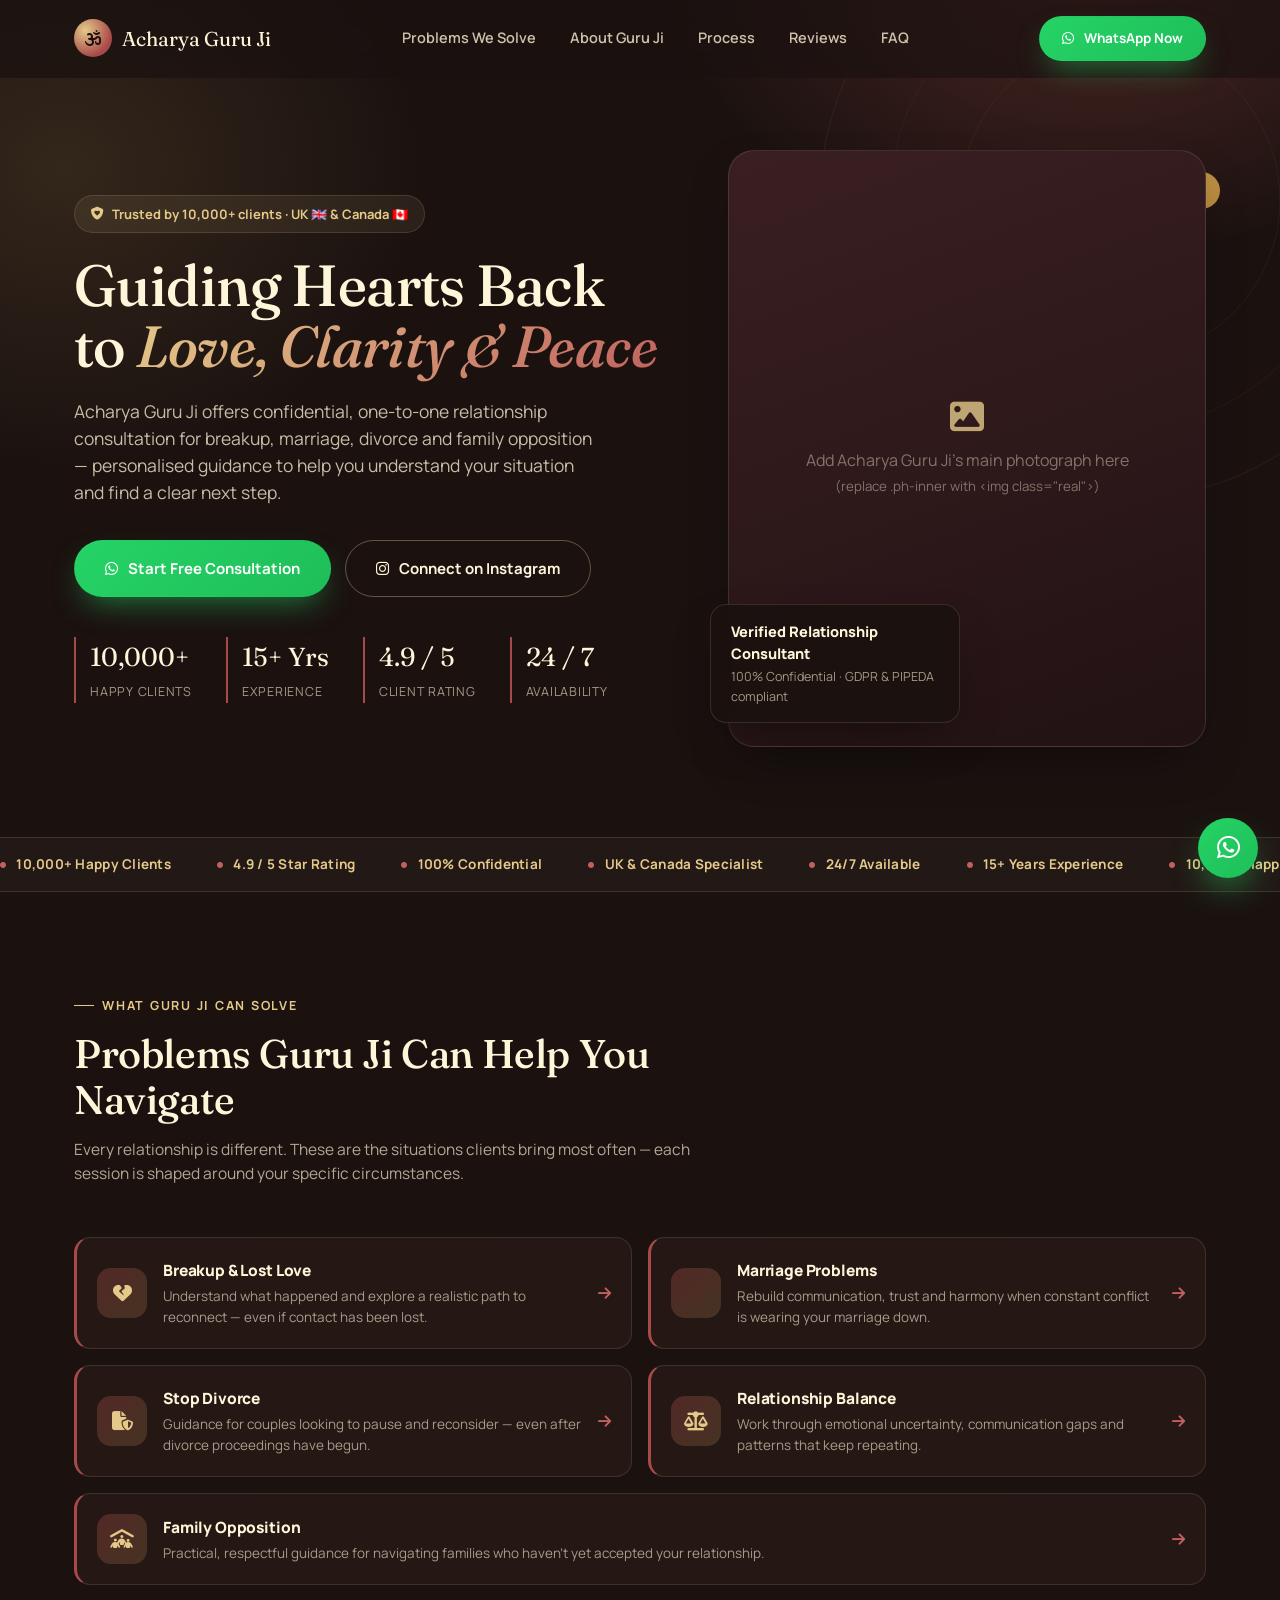
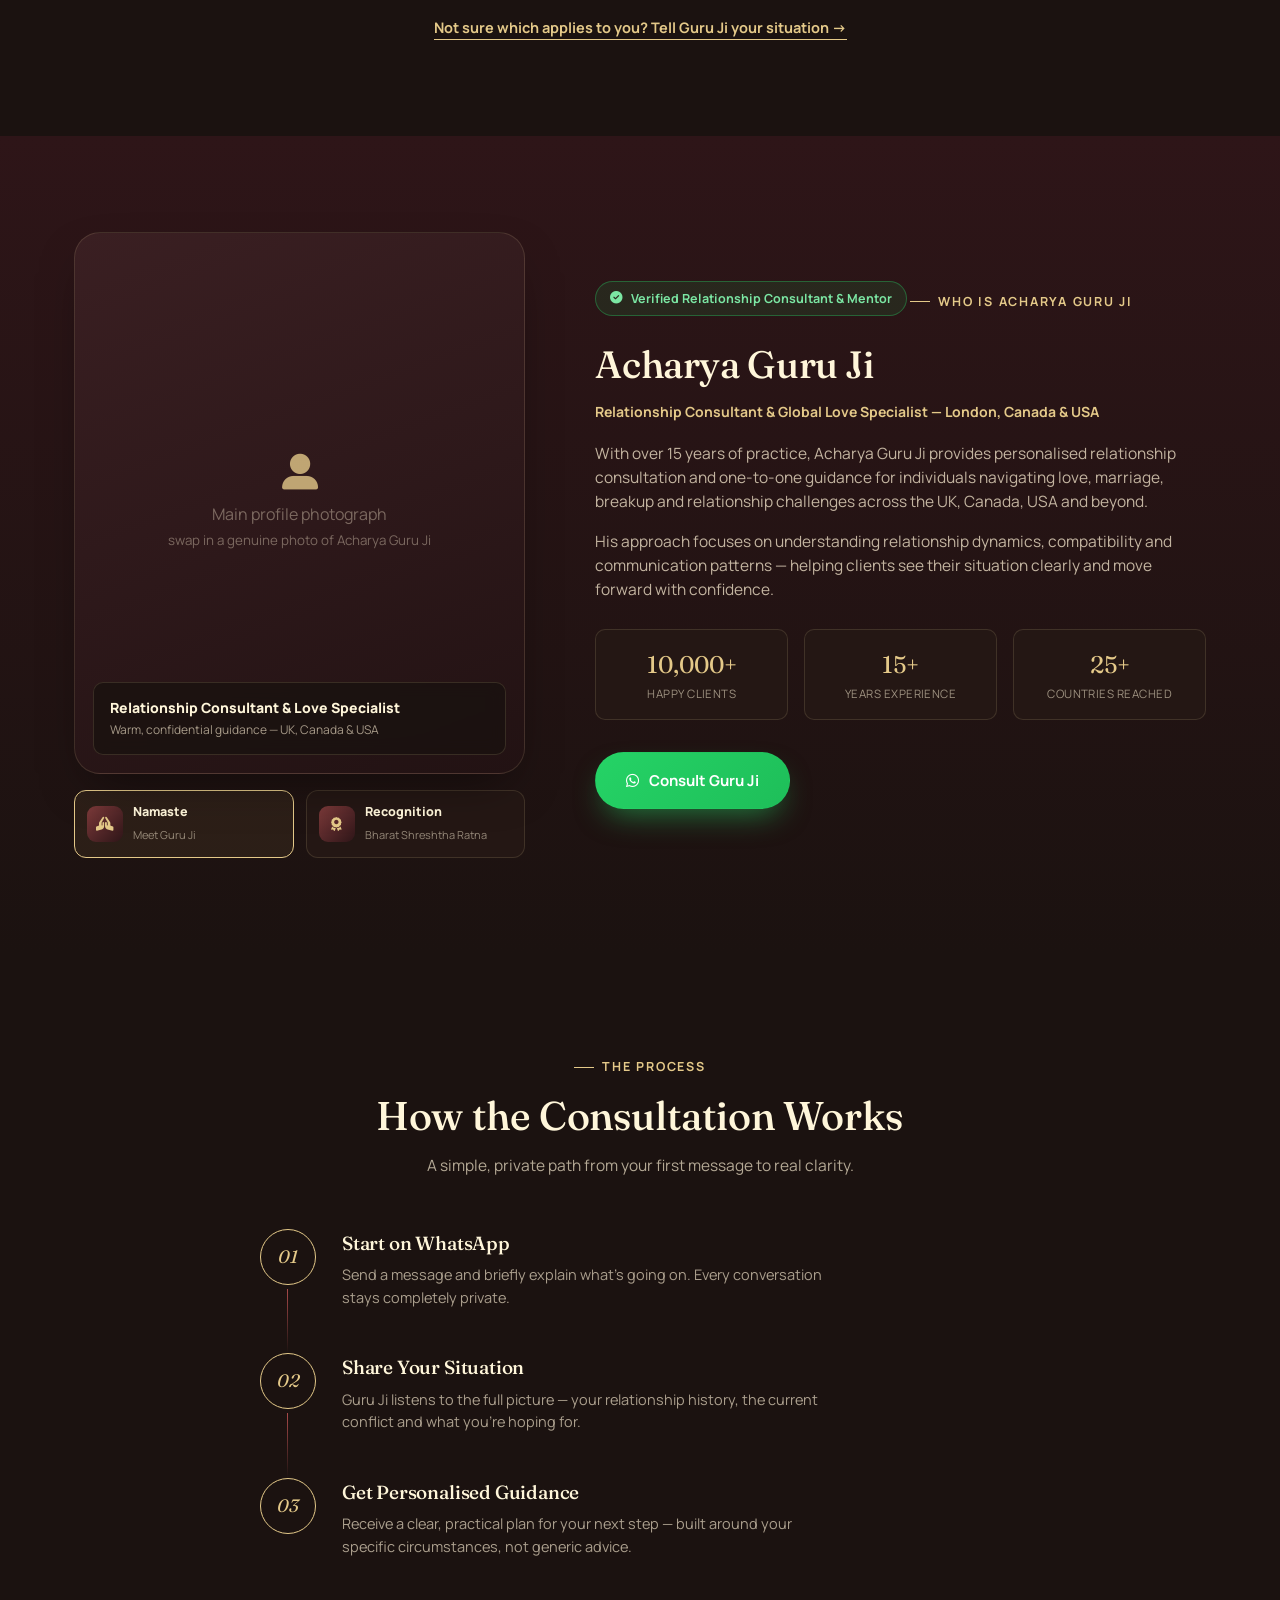
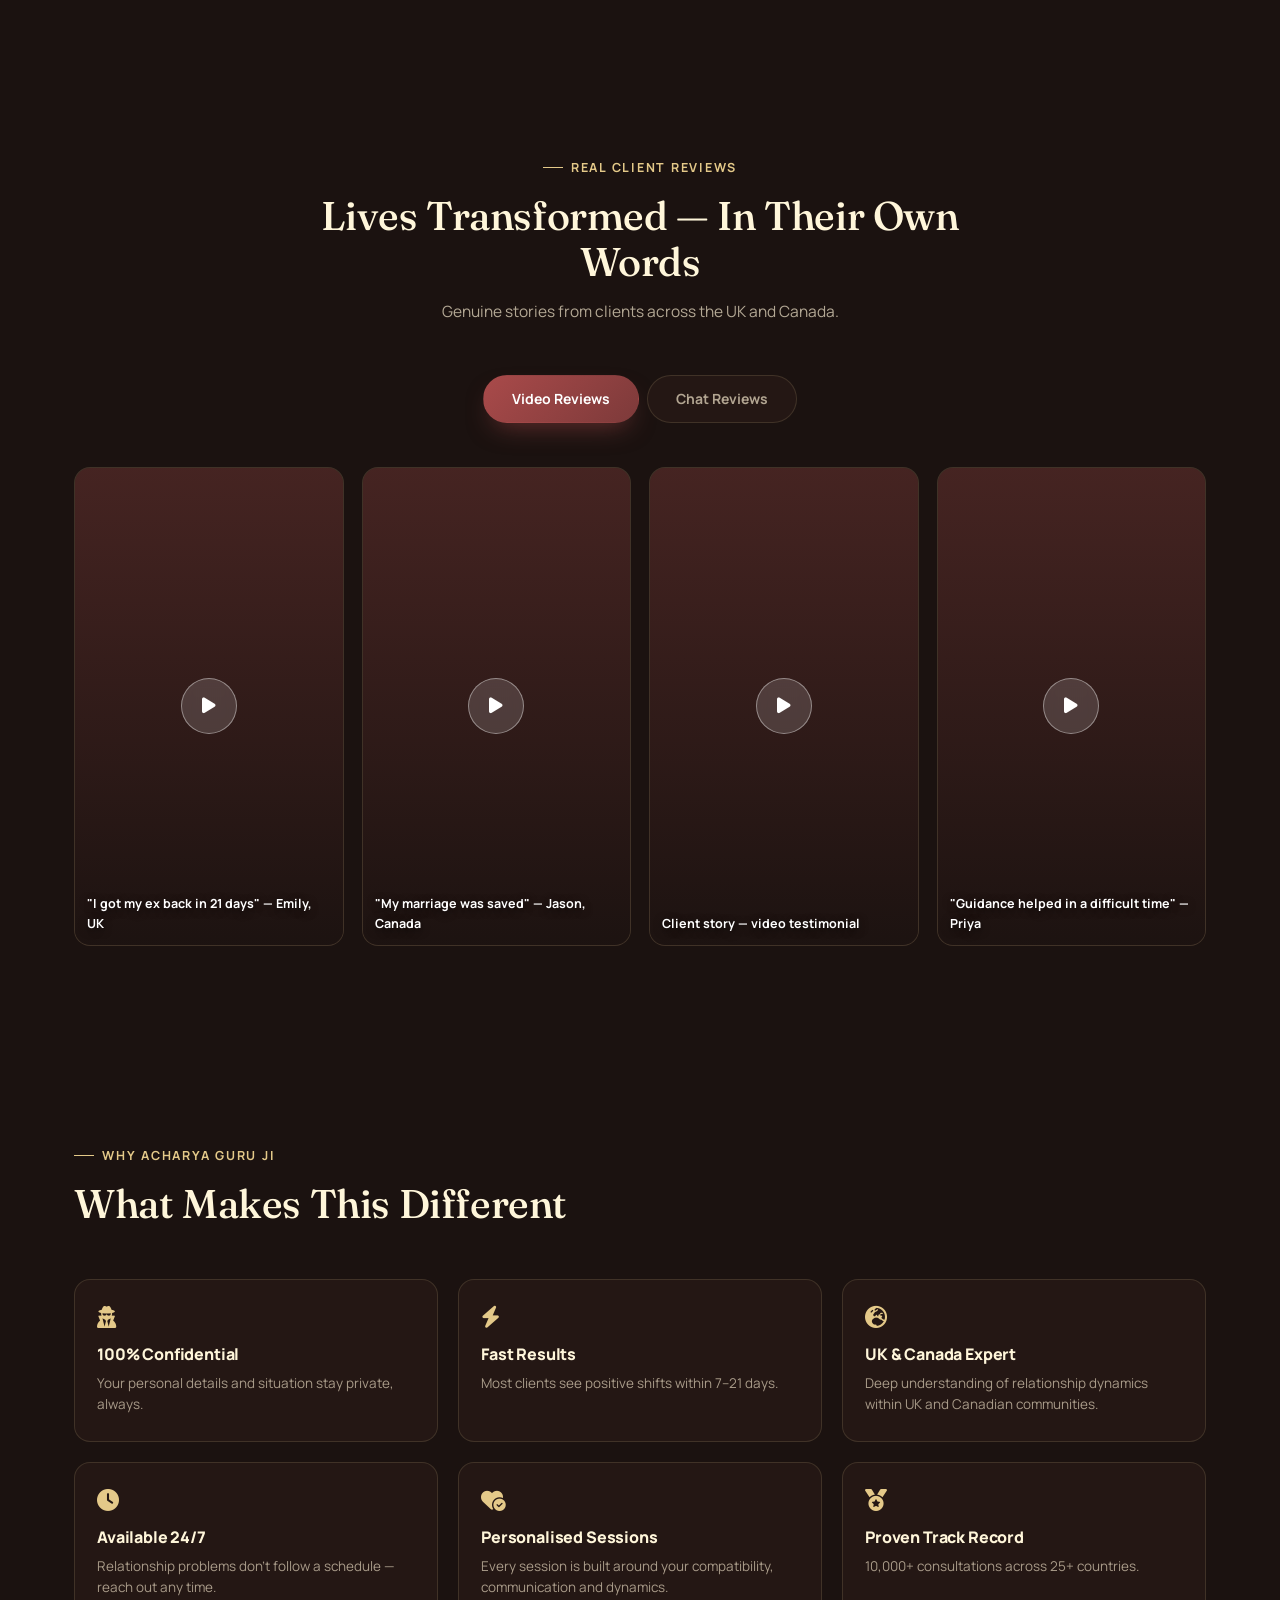
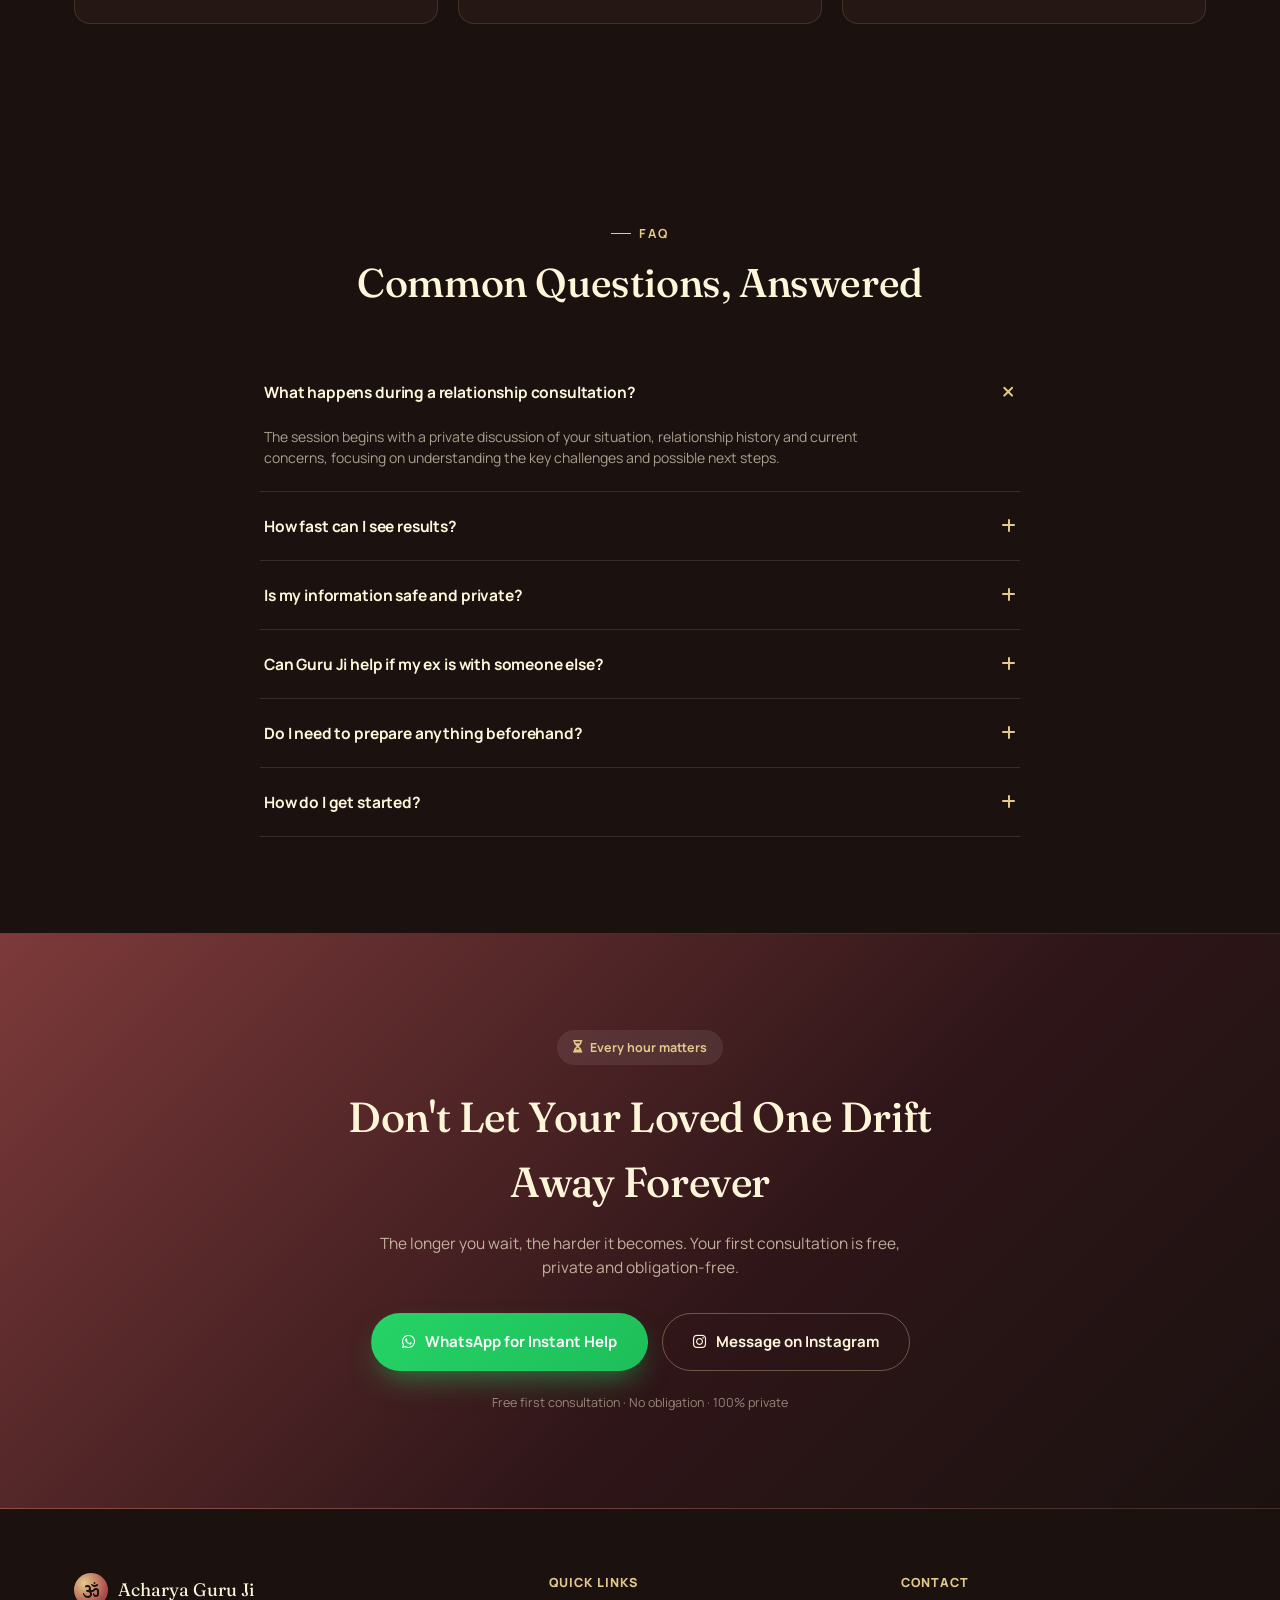
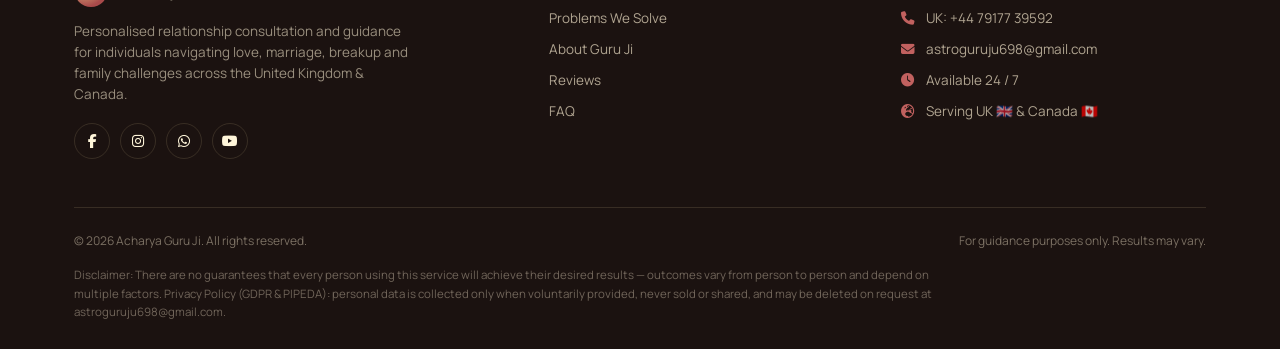
==== ads4/index.html @ b8e0358f "ljk" ====
<!DOCTYPE html>
<html lang="en">
<head>
<meta charset="UTF-8">
<meta name="viewport" content="width=device-width, initial-scale=1.0">
<title>Acharya Guru Ji — Relationship Consultation UK & Canada</title>
<meta name="description" content="Confidential relationship consultation with Acharya Guru Ji. 15+ years guiding couples through breakup, marriage, divorce and family opposition across the UK & Canada.">
<link rel="preconnect" href="https://fonts.googleapis.com">
<link href="https://fonts.googleapis.com/css2?family=Fraunces:ital,opsz,wght@0,9..144,400;0,9..144,500;0,9..144,600;1,9..144,500&family=Manrope:wght@400;500;600;700;800&display=swap" rel="stylesheet">
<link rel="stylesheet" href="https://cdnjs.cloudflare.com/ajax/libs/font-awesome/6.5.1/css/all.min.css">
<style>
  :root{
    --ink:#1B1210;
    --ink-soft:#241714;
    --maroon:#2E1518;
    --rose:#A94A4A;
    --rose-light:#C1615F;
    --rose-dim:#7d3a3a;
    --gold:#C9A15A;
    --gold-soft:#E4C989;
    --cornsilk:#FFF6DA;
    --cornsilk-dim:#F2E6C4;
    --cream-text:#EFE2C8;
    --line:rgba(233,208,158,0.14);
    --radius-s:10px;
    --radius-m:16px;
    --radius-l:26px;
    --container:1180px;
    --shadow:0 20px 50px -20px rgba(0,0,0,0.55);
  }
  *{box-sizing:border-box;margin:0;padding:0;}
  html{scroll-behavior:smooth;}
  body{
    background:var(--ink);
    color:var(--cream-text);
    font-family:'Manrope',sans-serif;
    line-height:1.55;
    -webkit-font-smoothing:antialiased;
    overflow-x:hidden;
  }
  h1,h2,h3,h4{font-family:'Fraunces',serif;font-weight:500;color:var(--cornsilk);letter-spacing:-0.01em;}
  a{color:inherit;text-decoration:none;}
  img{max-width:100%;display:block;}
  .wrap{max-width:var(--container);margin:0 auto;padding:0 24px;}
  .eyebrow{
    display:inline-flex;align-items:center;gap:8px;
    font-family:'Manrope',sans-serif;font-size:12.5px;font-weight:700;
    letter-spacing:0.14em;text-transform:uppercase;color:var(--gold-soft);
    margin-bottom:16px;
  }
  .eyebrow::before{content:"";width:20px;height:1px;background:var(--gold-soft);}
  section{position:relative;padding:96px 0;}
  @media(max-width:768px){section{padding:64px 0;}}
  .btn{
    display:inline-flex;align-items:center;justify-content:center;gap:10px;
    padding:16px 30px;border-radius:100px;font-weight:700;font-size:15px;
    cursor:pointer;border:1px solid transparent;transition:transform .25s ease, box-shadow .25s ease, background .25s ease;
    white-space:nowrap;
  }
  .btn:active{transform:scale(0.97);}
  .btn-primary{background:linear-gradient(135deg,#25D366,#1EBE59);color:#fff;box-shadow:0 14px 30px -10px rgba(37,211,102,0.55);}
  .btn-primary:hover{box-shadow:0 18px 36px -8px rgba(37,211,102,0.7);transform:translateY(-2px);}
  .btn-ghost{background:transparent;border-color:rgba(233,208,158,0.35);color:var(--cornsilk);}
  .btn-ghost:hover{border-color:var(--gold-soft);background:rgba(233,208,158,0.06);}
  .btn-gold{background:linear-gradient(135deg,var(--gold),#B98B3E);color:#241505;box-shadow:0 14px 30px -10px rgba(201,161,90,0.5);}
  .btn-gold:hover{transform:translateY(-2px);}

  /* ---------- NAV ---------- */
  header{
    position:fixed;top:0;left:0;right:0;z-index:100;
    padding:16px 0;background:rgba(27,18,16,0.7);backdrop-filter:blur(14px);
    border-bottom:1px solid transparent;transition:border-color .3s, background .3s;
  }
  header.scrolled{border-color:var(--line);background:rgba(27,18,16,0.92);}
  header .wrap{display:flex;align-items:center;justify-content:space-between;}
  .logo{display:flex;align-items:center;gap:10px;font-family:'Fraunces',serif;font-size:20px;color:var(--cornsilk);}
  .logo .mark{
    width:38px;height:38px;border-radius:50%;
    background:radial-gradient(circle at 30% 30%,var(--gold-soft),var(--rose) 70%);
    display:flex;align-items:center;justify-content:center;font-size:16px;color:#1B1210;
  }
  nav.links{display:flex;gap:34px;font-size:14.5px;font-weight:600;}
  nav.links a{opacity:.85;position:relative;padding:4px 0;}
  nav.links a:hover{opacity:1;}
  .nav-cta{display:flex;align-items:center;gap:14px;}
  .nav-cta .btn{padding:11px 22px;font-size:13.5px;}
  .burger{display:none;font-size:22px;color:var(--cornsilk);background:none;border:none;cursor:pointer;}
  @media(max-width:900px){
    nav.links{display:none;}
    .burger{display:block;}
  }

  /* ---------- HERO ---------- */
  .hero{padding:150px 0 90px;position:relative;overflow:hidden;}
  .hero-bg{
    position:absolute;inset:0;z-index:0;
    background:
      radial-gradient(ellipse 700px 500px at 85% -5%, rgba(169,74,74,0.35), transparent 60%),
      radial-gradient(ellipse 600px 500px at 5% 20%, rgba(201,161,90,0.14), transparent 60%);
  }
  .orbit-svg{position:absolute;top:-120px;right:-160px;width:640px;height:640px;opacity:.5;z-index:0;pointer-events:none;}
  .hero .wrap{position:relative;z-index:1;display:grid;grid-template-columns:1.05fr 0.85fr;gap:64px;align-items:center;}
  @media(max-width:980px){.hero .wrap{grid-template-columns:1fr;gap:48px;}}
  .trust-pill{
    display:inline-flex;align-items:center;gap:8px;padding:8px 16px;border-radius:100px;
    background:rgba(233,208,158,0.08);border:1px solid var(--line);font-size:13px;font-weight:700;
    color:var(--gold-soft);margin-bottom:22px;
  }
  .hero h1{font-size:clamp(34px,4.6vw,58px);line-height:1.06;margin-bottom:20px;}
  .hero h1 em{font-style:italic;color:var(--rose-light);background:linear-gradient(135deg,var(--gold-soft),var(--rose-light));-webkit-background-clip:text;background-clip:text;-webkit-text-fill-color:transparent;}
  .hero p.lead{font-size:17.5px;color:rgba(239,226,200,0.82);max-width:530px;margin-bottom:34px;}
  .hero-actions{display:flex;flex-wrap:wrap;gap:14px;margin-bottom:40px;}
  .hero-stats{display:flex;gap:34px;flex-wrap:wrap;}
  .hero-stats div{border-left:2px solid var(--rose);padding-left:14px;}
  .hero-stats .num{font-family:'Fraunces',serif;font-size:26px;color:var(--cornsilk);display:block;}
  .hero-stats .lbl{font-size:12.5px;color:rgba(239,226,200,0.65);text-transform:uppercase;letter-spacing:.06em;}

  .hero-visual{position:relative;}
  .hero-photo-card{
    position:relative;border-radius:var(--radius-l);overflow:hidden;
    background:linear-gradient(160deg,#3a1f22,#221213);border:1px solid var(--line);
    box-shadow:var(--shadow);aspect-ratio:4/5;
  }
  .hero-photo-card .ph-inner{
    position:absolute;inset:0;display:flex;flex-direction:column;align-items:center;justify-content:center;
    gap:14px;text-align:center;color:rgba(239,226,200,0.45);padding:30px;
  }
  .hero-photo-card .ph-inner i{font-size:34px;color:var(--gold-soft);opacity:.8;}
  .hero-photo-card img.real{position:absolute;inset:0;width:100%;height:100%;object-fit:cover;display:none;}
  .float-card{
    position:absolute;left:-18px;bottom:24px;background:rgba(27,18,16,0.92);backdrop-filter:blur(10px);
    border:1px solid var(--line);border-radius:var(--radius-m);padding:16px 20px;max-width:250px;box-shadow:var(--shadow);
  }
  .float-card .t{font-weight:800;color:var(--cornsilk);font-size:14.5px;margin-bottom:2px;}
  .float-card .s{font-size:12.5px;color:rgba(239,226,200,0.65);}
  .badge-corner{
    position:absolute;top:22px;right:-14px;background:linear-gradient(135deg,var(--gold),#B98B3E);
    color:#241505;font-weight:800;font-size:12px;padding:9px 16px;border-radius:100px;box-shadow:var(--shadow);
    display:flex;align-items:center;gap:6px;
  }

  /* marquee */
  .marquee-wrap{border-top:1px solid var(--line);border-bottom:1px solid var(--line);background:rgba(233,208,158,0.03);overflow:hidden;padding:16px 0;}
  .marquee{display:flex;gap:46px;white-space:nowrap;animation:scroll 32s linear infinite;width:max-content;}
  .marquee span{font-size:13.5px;font-weight:700;color:var(--gold-soft);letter-spacing:.02em;display:flex;align-items:center;gap:10px;}
  .marquee span i{font-size:6px;color:var(--rose-light);}
  @keyframes scroll{from{transform:translateX(0);}to{transform:translateX(-50%);}}

  /* ---------- SECTION HEAD ---------- */
  .sec-head{max-width:640px;margin-bottom:52px;}
  .sec-head.center{margin-left:auto;margin-right:auto;text-align:center;}
  .sec-head h2{font-size:clamp(28px,3.4vw,40px);line-height:1.15;}
  .sec-head p{color:rgba(239,226,200,0.72);font-size:15.5px;margin-top:14px;}

  /* ---------- PROBLEMS ---------- */
  .problems-grid{display:grid;grid-template-columns:repeat(2,1fr);gap:16px;}
  @media(max-width:760px){.problems-grid{grid-template-columns:1fr;}}
  .p-card{
    display:flex;align-items:center;gap:16px;background:var(--ink-soft);
    border:1px solid var(--line);border-left:3px solid var(--rose);
    border-radius:var(--radius-m);padding:20px 20px;transition:transform .25s ease, border-color .25s ease, background .25s ease;
    cursor:pointer;
  }
  .p-card:hover{transform:translateY(-3px);border-left-color:var(--gold);background:rgba(233,208,158,0.05);}
  .p-card .ic{
    flex:none;width:50px;height:50px;border-radius:14px;display:flex;align-items:center;justify-content:center;
    background:linear-gradient(135deg,rgba(169,74,74,0.35),rgba(201,161,90,0.2));color:var(--gold-soft);font-size:19px;
  }
  .p-card .body{flex:1;}
  .p-card h4{font-family:'Manrope',sans-serif;font-weight:800;font-size:15.5px;color:var(--cornsilk);margin-bottom:4px;}
  .p-card p{font-size:13.5px;color:rgba(239,226,200,0.65);}
  .p-card .arrow{flex:none;color:var(--rose-light);font-size:15px;transition:transform .25s ease;}
  .p-card:hover .arrow{transform:translateX(4px);color:var(--gold-soft);}
  .p-card.span2{grid-column:1/-1;}
  .problems-cta{text-align:center;margin-top:30px;}
  .problems-cta a{font-weight:700;font-size:14.5px;color:var(--gold-soft);border-bottom:1px solid var(--gold-soft);padding-bottom:2px;}

  /* ---------- MENTOR ---------- */
  .mentor{background:linear-gradient(180deg,var(--maroon),var(--ink));}
  .mentor .wrap{display:grid;grid-template-columns:0.85fr 1.15fr;gap:70px;align-items:center;}
  @media(max-width:980px){.mentor .wrap{grid-template-columns:1fr;gap:42px;}}
  .mentor-visual{position:relative;}
  .mentor-main{
    position:relative;border-radius:var(--radius-l);overflow:hidden;aspect-ratio:3/3.6;
    background:linear-gradient(160deg,#3a1f22,#221213);border:1px solid var(--line);box-shadow:var(--shadow);
  }
  .mentor-main .ph-inner{position:absolute;inset:0;display:flex;flex-direction:column;gap:12px;align-items:center;justify-content:center;color:rgba(239,226,200,0.4);text-align:center;padding:30px;}
  .mentor-main .ph-inner i{font-size:36px;color:var(--gold-soft);opacity:.8;}
  .mentor-main img.real{position:absolute;inset:0;width:100%;height:100%;object-fit:cover;display:none;}
  .mentor-main .tag{
    position:absolute;left:18px;bottom:18px;right:18px;background:rgba(27,18,16,0.85);backdrop-filter:blur(8px);
    border:1px solid var(--line);border-radius:var(--radius-s);padding:14px 16px;
  }
  .mentor-main .tag .t{font-weight:800;color:var(--cornsilk);font-size:14px;}
  .mentor-main .tag .s{font-size:12px;color:rgba(239,226,200,0.65);margin-top:2px;}
  .selector-row{display:flex;gap:12px;margin-top:16px;}
  .selector-card{
    flex:1;display:flex;align-items:center;gap:10px;padding:11px 12px;border-radius:12px;
    background:var(--ink-soft);border:1px solid var(--line);cursor:pointer;transition:border-color .2s, background .2s;
  }
  .selector-card.active,.selector-card:hover{border-color:var(--gold-soft);background:rgba(201,161,90,0.08);}
  .selector-card .thumb{width:36px;height:36px;border-radius:9px;background:linear-gradient(135deg,var(--rose-dim),var(--maroon));flex:none;display:flex;align-items:center;justify-content:center;color:var(--gold-soft);font-size:14px;overflow:hidden;}
  .selector-card .thumb img{width:100%;height:100%;object-fit:cover;display:none;}
  .selector-card .lbl b{display:block;font-size:12.5px;color:var(--cornsilk);font-weight:800;}
  .selector-card .lbl span{font-size:11px;color:rgba(239,226,200,0.55);}

  .mentor-content .verify{display:inline-flex;align-items:center;gap:8px;background:rgba(37,211,102,0.1);border:1px solid rgba(37,211,102,0.35);color:#7BE6A3;padding:7px 14px;border-radius:100px;font-size:12.5px;font-weight:700;margin-bottom:20px;}
  .mentor-content h2{font-size:clamp(28px,3.2vw,38px);margin-bottom:6px;}
  .mentor-content .role{color:var(--gold-soft);font-weight:700;font-size:14px;margin-bottom:18px;}
  .mentor-content p.bio{color:rgba(239,226,200,0.78);font-size:15.5px;margin-bottom:16px;}
  .mentor-stats{display:grid;grid-template-columns:repeat(3,1fr);gap:16px;margin:28px 0 32px;}
  .mentor-stats .st{background:var(--ink-soft);border:1px solid var(--line);border-radius:var(--radius-s);padding:16px 12px;text-align:center;}
  .mentor-stats .st .num{font-family:'Fraunces',serif;font-size:24px;color:var(--gold-soft);}
  .mentor-stats .st .lbl{font-size:11.5px;color:rgba(239,226,200,0.6);margin-top:2px;text-transform:uppercase;letter-spacing:.04em;}

  /* ---------- PROCESS ---------- */
  .process-list{position:relative;max-width:760px;margin:0 auto;}
  .process-item{display:flex;gap:26px;padding-bottom:44px;position:relative;}
  .process-item:last-child{padding-bottom:0;}
  .process-item::before{content:"";position:absolute;left:27px;top:60px;bottom:0;width:1px;background:linear-gradient(var(--rose),transparent);}
  .process-item:last-child::before{display:none;}
  .process-num{
    flex:none;width:56px;height:56px;border-radius:50%;border:1px solid var(--gold-soft);
    display:flex;align-items:center;justify-content:center;font-family:'Fraunces',serif;font-style:italic;
    font-size:18px;color:var(--gold-soft);background:var(--ink);
  }
  .process-item h4{font-size:19px;margin-bottom:6px;}
  .process-item p{color:rgba(239,226,200,0.68);font-size:14.5px;max-width:480px;}

  /* ---------- REVIEWS ---------- */
  .rev-tabs{display:flex;justify-content:center;gap:8px;margin-bottom:44px;}
  .rev-tab{
    padding:12px 28px;border-radius:100px;border:1px solid var(--line);font-weight:700;font-size:14px;
    cursor:pointer;color:rgba(239,226,200,0.7);background:var(--ink-soft);transition:all .25s ease;
  }
  .rev-tab.active{background:linear-gradient(135deg,var(--rose),var(--rose-dim));color:#fff;border-color:transparent;box-shadow:0 12px 26px -10px rgba(169,74,74,0.55);}
  .rev-panel{display:none;}
  .rev-panel.active{display:block;}

  .video-grid{display:grid;grid-template-columns:repeat(4,1fr);gap:18px;}
  @media(max-width:980px){.video-grid{grid-template-columns:repeat(2,1fr);}}
  @media(max-width:560px){.video-grid{grid-template-columns:1fr;}}
  .v-card{
    position:relative;border-radius:var(--radius-m);overflow:hidden;aspect-ratio:9/16;background:var(--ink-soft);
    border:1px solid var(--line);cursor:pointer;
  }
  .v-card iframe{width:100%;height:100%;border:0;position:absolute;inset:0;}
  .v-card .v-thumb{position:absolute;inset:0;display:flex;align-items:center;justify-content:center;background:linear-gradient(180deg,rgba(169,74,74,0.25),rgba(27,18,16,0.85));}
  .v-card .v-thumb .play{width:56px;height:56px;border-radius:50%;background:rgba(255,255,255,0.15);backdrop-filter:blur(6px);border:1px solid rgba(255,255,255,0.4);display:flex;align-items:center;justify-content:center;color:#fff;font-size:18px;}
  .v-card .v-label{position:absolute;left:12px;bottom:12px;right:12px;font-size:12.5px;font-weight:700;color:#fff;text-shadow:0 2px 8px rgba(0,0,0,0.6);}

  .chat-scroller{display:flex;gap:18px;overflow-x:auto;padding:8px 4px 22px;scroll-snap-type:x mandatory;}
  .chat-scroller::-webkit-scrollbar{height:6px;}
  .chat-scroller::-webkit-scrollbar-thumb{background:var(--rose-dim);border-radius:10px;}
  .chat-card{
    flex:none;width:270px;scroll-snap-align:start;background:var(--ink-soft);border:1px solid var(--line);
    border-radius:var(--radius-m);overflow:hidden;
  }
  .chat-card img{width:100%;display:block;}
  .quote-scroller{display:flex;gap:18px;overflow-x:auto;padding:8px 4px 8px;scroll-snap-type:x mandatory;}
  .quote-scroller::-webkit-scrollbar{height:6px;}
  .quote-scroller::-webkit-scrollbar-thumb{background:var(--rose-dim);border-radius:10px;}
  .quote-card{
    flex:none;width:320px;scroll-snap-align:start;background:var(--ink-soft);border:1px solid var(--line);
    border-radius:var(--radius-m);padding:24px;display:flex;flex-direction:column;gap:14px;
  }
  .quote-card .stars{color:var(--gold);font-size:13px;letter-spacing:2px;}
  .quote-card p.q{font-size:14px;color:rgba(239,226,200,0.82);flex:1;}
  .quote-card .who{display:flex;align-items:center;gap:10px;margin-top:4px;}
  .quote-card .who img{width:38px;height:38px;border-radius:50%;object-fit:cover;flex:none;}
  .quote-card .who b{display:block;font-size:13.5px;color:var(--cornsilk);}
  .quote-card .who span{font-size:12px;color:rgba(239,226,200,0.55);}
  .rev-nav{display:flex;gap:10px;justify-content:center;margin-top:6px;}
  .rev-nav button{width:38px;height:38px;border-radius:50%;border:1px solid var(--line);background:var(--ink-soft);color:var(--cornsilk);cursor:pointer;}
  .rev-nav button:hover{border-color:var(--gold-soft);}

  /* ---------- WHY US ---------- */
  .why-grid{display:grid;grid-template-columns:repeat(3,1fr);gap:20px;}
  @media(max-width:860px){.why-grid{grid-template-columns:repeat(2,1fr);}}
  @media(max-width:560px){.why-grid{grid-template-columns:1fr;}}
  .why-card{background:var(--ink-soft);border:1px solid var(--line);border-radius:var(--radius-m);padding:26px 22px;}
  .why-card i{font-size:22px;color:var(--gold-soft);margin-bottom:14px;display:inline-block;}
  .why-card h4{font-size:16px;margin-bottom:6px;font-family:'Manrope',sans-serif;font-weight:800;color:var(--cornsilk);}
  .why-card p{font-size:13.5px;color:rgba(239,226,200,0.65);}

  /* ---------- FAQ ---------- */
  .faq-list{max-width:760px;margin:0 auto;}
  .faq-item{border-bottom:1px solid var(--line);}
  .faq-q{display:flex;align-items:center;justify-content:space-between;padding:22px 4px;cursor:pointer;gap:20px;}
  .faq-q h4{font-family:'Manrope',sans-serif;font-weight:700;font-size:15.5px;color:var(--cornsilk);}
  .faq-q i{color:var(--gold-soft);transition:transform .3s ease;flex:none;}
  .faq-item.open .faq-q i{transform:rotate(45deg);}
  .faq-a{max-height:0;overflow:hidden;transition:max-height .35s ease;}
  .faq-a p{padding:0 4px 22px;font-size:14px;color:rgba(239,226,200,0.68);max-width:640px;}

  /* ---------- FINAL CTA ---------- */
  .final-cta{background:linear-gradient(135deg,var(--rose-dim),var(--maroon) 60%,var(--ink));text-align:center;border-top:1px solid var(--line);border-bottom:1px solid var(--line);}
  .final-cta .badge{display:inline-flex;align-items:center;gap:8px;background:rgba(255,255,255,0.08);padding:8px 16px;border-radius:100px;font-size:12.5px;font-weight:700;color:var(--gold-soft);margin-bottom:20px;}
  .final-cta h2{font-size:clamp(28px,4vw,42px);max-width:680px;margin:0 auto 16px;}
  .final-cta p{color:rgba(239,226,200,0.75);max-width:520px;margin:0 auto 34px;font-size:15.5px;}
  .final-cta .actions{display:flex;gap:14px;justify-content:center;flex-wrap:wrap;margin-bottom:22px;}
  .final-cta .fine{font-size:12.5px;color:rgba(239,226,200,0.55);}

  /* ---------- FOOTER ---------- */
  footer{padding:64px 0 28px;}
  .foot-grid{display:grid;grid-template-columns:1.4fr 1fr 1fr;gap:48px;margin-bottom:48px;}
  @media(max-width:760px){.foot-grid{grid-template-columns:1fr;gap:32px;}}
  .foot-logo{display:flex;align-items:center;gap:10px;margin-bottom:14px;}
  footer p.desc{font-size:13.5px;color:rgba(239,226,200,0.6);max-width:340px;margin-bottom:18px;}
  .foot-social{display:flex;gap:10px;}
  .foot-social a{width:36px;height:36px;border-radius:50%;border:1px solid var(--line);display:flex;align-items:center;justify-content:center;font-size:14px;color:var(--cornsilk);transition:border-color .2s;}
  .foot-social a:hover{border-color:var(--gold-soft);color:var(--gold-soft);}
  footer h5{font-size:12.5px;text-transform:uppercase;letter-spacing:.08em;color:var(--gold-soft);margin-bottom:16px;font-family:'Manrope',sans-serif;font-weight:800;}
  footer ul{list-style:none;}
  footer li{margin-bottom:10px;font-size:13.5px;color:rgba(239,226,200,0.7);}
  footer li i{width:16px;color:var(--rose-light);margin-right:6px;}
  .foot-bottom{border-top:1px solid var(--line);padding-top:24px;font-size:12px;color:rgba(239,226,200,0.45);display:flex;justify-content:space-between;flex-wrap:wrap;gap:12px;}
  .disclaimer{font-size:11.5px;color:rgba(239,226,200,0.4);max-width:900px;margin-top:16px;line-height:1.6;}

  /* ---------- FLOATING WHATSAPP ---------- */
  .float-wa{
    position:fixed;bottom:22px;right:22px;z-index:200;width:60px;height:60px;border-radius:50%;
    background:linear-gradient(135deg,#25D366,#1EBE59);display:flex;align-items:center;justify-content:center;
    color:#fff;font-size:26px;box-shadow:0 16px 34px -10px rgba(37,211,102,0.65);
    animation:pulse 2.4s infinite;
  }
  @keyframes pulse{0%{box-shadow:0 0 0 0 rgba(37,211,102,0.5);}70%{box-shadow:0 0 0 16px rgba(37,211,102,0);}100%{box-shadow:0 0 0 0 rgba(37,211,102,0);}}

  @media(prefers-reduced-motion:reduce){
    *{animation-duration:0.01ms !important;animation-iteration-count:1 !important;transition-duration:0.01ms !important;}
  }
  :focus-visible{outline:2px solid var(--gold-soft);outline-offset:3px;}
</style>
</head>
<body>

<!-- ============ HEADER ============ -->
<header id="siteHeader">
  <div class="wrap">
    <a href="#home" class="logo"><span class="mark"><i class="fa-solid fa-om"></i></span>Acharya Guru Ji</a>
    <nav class="links">
      <a href="#problems">Problems We Solve</a>
      <a href="#about">About Guru Ji</a>
      <a href="#process">Process</a>
      <a href="#reviews">Reviews</a>
      <a href="#faq">FAQ</a>
    </nav>
    <div class="nav-cta">
      <a class="btn btn-primary" href="https://wa.me/447442217945?text=Hello%20Acharya%20Guru%20Ji%2C%20I%20need%20help%20with%20my%20relationship" target="_blank" rel="noopener"><i class="fa-brands fa-whatsapp"></i> WhatsApp Now</a>
      <button class="burger" aria-label="Menu"><i class="fa-solid fa-bars"></i></button>
    </div>
  </div>
</header>

<!-- ============ HERO ============ -->
<section class="hero" id="home">
  <div class="hero-bg"></div>
  <svg class="orbit-svg" viewBox="0 0 640 640" fill="none">
    <circle cx="320" cy="320" r="300" stroke="#C9A15A" stroke-opacity="0.18"/>
    <circle cx="320" cy="320" r="230" stroke="#A94A4A" stroke-opacity="0.22"/>
    <circle cx="320" cy="320" r="160" stroke="#C9A15A" stroke-opacity="0.14"/>
    <circle cx="620" cy="320" r="4" fill="#E4C989"/>
    <circle cx="320" cy="20" r="3" fill="#C1615F"/>
    <circle cx="90" cy="150" r="2.5" fill="#E4C989"/>
  </svg>
  <div class="wrap">
    <div class="hero-copy">
      <div class="trust-pill"><i class="fa-solid fa-shield-heart"></i> Trusted by 10,000+ clients · UK 🇬🇧 &amp; Canada 🇨🇦</div>
      <h1>Guiding Hearts Back to <em>Love, Clarity &amp; Peace</em></h1>
      <p class="lead">Acharya Guru Ji offers confidential, one-to-one relationship consultation for breakup, marriage, divorce and family opposition — personalised guidance to help you understand your situation and find a clear next step.</p>
      <div class="hero-actions">
        <a class="btn btn-primary" href="https://wa.me/447442217945?text=Hello%20Acharya%20Guru%20Ji%2C%20I%20need%20help%20with%20my%20relationship" target="_blank" rel="noopener"><i class="fa-brands fa-whatsapp"></i> Start Free Consultation</a>
        <a class="btn btn-ghost" href="https://www.instagram.com/solutionbreakup" target="_blank" rel="noopener"><i class="fa-brands fa-instagram"></i> Connect on Instagram</a>
      </div>
      <div class="hero-stats">
        <div><span class="num">10,000+</span><span class="lbl">Happy Clients</span></div>
        <div><span class="num">15+ Yrs</span><span class="lbl">Experience</span></div>
        <div><span class="num">4.9 / 5</span><span class="lbl">Client Rating</span></div>
        <div><span class="num">24 / 7</span><span class="lbl">Availability</span></div>
      </div>
    </div>
    <div class="hero-visual">
      <div class="badge-corner"><i class="fa-solid fa-award"></i> Bharat Shreshtha Ratna 2025</div>
      <div class="hero-photo-card">
        <div class="ph-inner"><i class="fa-solid fa-image"></i><span>Add Acharya Guru Ji's main photograph here<br><small>(replace .ph-inner with &lt;img class="real"&gt;)</small></span></div>
        <img class="real" src="" alt="Acharya Guru Ji, relationship consultant">
      </div>
      <div class="float-card">
        <div class="t">Verified Relationship Consultant</div>
        <div class="s">100% Confidential · GDPR &amp; PIPEDA compliant</div>
      </div>
    </div>
  </div>
</section>

<div class="marquee-wrap">
  <div class="marquee" id="marquee"></div>
</div>

<!-- ============ PROBLEMS ============ -->
<section id="problems">
  <div class="wrap">
    <div class="sec-head">
      <div class="eyebrow">What Guru Ji Can Solve</div>
      <h2>Problems Guru Ji Can Help You Navigate</h2>
      <p>Every relationship is different. These are the situations clients bring most often — each session is shaped around your specific circumstances.</p>
    </div>
    <div class="problems-grid">
      <div class="p-card">
        <div class="ic"><i class="fa-solid fa-heart-crack"></i></div>
        <div class="body"><h4>Breakup &amp; Lost Love</h4><p>Understand what happened and explore a realistic path to reconnect — even if contact has been lost.</p></div>
        <i class="fa-solid fa-arrow-right arrow"></i>
      </div>
      <div class="p-card">
        <div class="ic"><i class="fa-solid fa-rings-wedding"></i></div>
        <div class="body"><h4>Marriage Problems</h4><p>Rebuild communication, trust and harmony when constant conflict is wearing your marriage down.</p></div>
        <i class="fa-solid fa-arrow-right arrow"></i>
      </div>
      <div class="p-card">
        <div class="ic"><i class="fa-solid fa-file-shield"></i></div>
        <div class="body"><h4>Stop Divorce</h4><p>Guidance for couples looking to pause and reconsider — even after divorce proceedings have begun.</p></div>
        <i class="fa-solid fa-arrow-right arrow"></i>
      </div>
      <div class="p-card">
        <div class="ic"><i class="fa-solid fa-scale-balanced"></i></div>
        <div class="body"><h4>Relationship Balance</h4><p>Work through emotional uncertainty, communication gaps and patterns that keep repeating.</p></div>
        <i class="fa-solid fa-arrow-right arrow"></i>
      </div>
      <div class="p-card span2">
        <div class="ic"><i class="fa-solid fa-people-roof"></i></div>
        <div class="body"><h4>Family Opposition</h4><p>Practical, respectful guidance for navigating families who haven't yet accepted your relationship.</p></div>
        <i class="fa-solid fa-arrow-right arrow"></i>
      </div>
    </div>
    <div class="problems-cta"><a href="https://wa.me/447442217945" target="_blank" rel="noopener">Not sure which applies to you? Tell Guru Ji your situation →</a></div>
  </div>
</section>

<!-- ============ MENTOR ============ -->
<section class="mentor" id="about">
  <div class="wrap">
    <div class="mentor-visual">
      <div class="mentor-main">
        <div class="ph-inner"><i class="fa-solid fa-user-large"></i><span>Main profile photograph<br><small>swap in a genuine photo of Acharya Guru Ji</small></span></div>
        <img class="real" id="mentorMainImg" src="" alt="Acharya Guru Ji">
        <div class="tag"><div class="t">Relationship Consultant &amp; Love Specialist</div><div class="s">Warm, confidential guidance — UK, Canada &amp; USA</div></div>
      </div>
      <div class="selector-row">
        <div class="selector-card active" data-img="">
          <div class="thumb"><i class="fa-solid fa-hands-praying"></i><img src=""></div>
          <div class="lbl"><b>Namaste</b><span>Meet Guru Ji</span></div>
        </div>
        <div class="selector-card" data-img="">
          <div class="thumb"><i class="fa-solid fa-award"></i><img src=""></div>
          <div class="lbl"><b>Recognition</b><span>Bharat Shreshtha Ratna</span></div>
        </div>
      </div>
    </div>
    <div class="mentor-content">
      <div class="verify"><i class="fa-solid fa-circle-check"></i> Verified Relationship Consultant &amp; Mentor</div>
      <div class="eyebrow">Who Is Acharya Guru Ji</div>
      <h2>Acharya Guru Ji</h2>
      <div class="role">Relationship Consultant &amp; Global Love Specialist — London, Canada &amp; USA</div>
      <p class="bio">With over 15 years of practice, Acharya Guru Ji provides personalised relationship consultation and one-to-one guidance for individuals navigating love, marriage, breakup and relationship challenges across the UK, Canada, USA and beyond.</p>
      <p class="bio">His approach focuses on understanding relationship dynamics, compatibility and communication patterns — helping clients see their situation clearly and move forward with confidence.</p>
      <div class="mentor-stats">
        <div class="st"><div class="num">10,000+</div><div class="lbl">Happy Clients</div></div>
        <div class="st"><div class="num">15+</div><div class="lbl">Years Experience</div></div>
        <div class="st"><div class="num">25+</div><div class="lbl">Countries Reached</div></div>
      </div>
      <a class="btn btn-primary" href="https://wa.me/447442217945" target="_blank" rel="noopener"><i class="fa-brands fa-whatsapp"></i> Consult Guru Ji</a>
    </div>
  </div>
</section>

<!-- ============ PROCESS ============ -->
<section id="process">
  <div class="wrap">
    <div class="sec-head center" style="margin-left:auto;margin-right:auto;">
      <div class="eyebrow" style="justify-content:center;">The Process</div>
      <h2>How the Consultation Works</h2>
      <p>A simple, private path from your first message to real clarity.</p>
    </div>
    <div class="process-list">
      <div class="process-item">
        <div class="process-num">01</div>
        <div><h4>Start on WhatsApp</h4><p>Send a message and briefly explain what's going on. Every conversation stays completely private.</p></div>
      </div>
      <div class="process-item">
        <div class="process-num">02</div>
        <div><h4>Share Your Situation</h4><p>Guru Ji listens to the full picture — your relationship history, the current conflict and what you're hoping for.</p></div>
      </div>
      <div class="process-item">
        <div class="process-num">03</div>
        <div><h4>Get Personalised Guidance</h4><p>Receive a clear, practical plan for your next step — built around your specific circumstances, not generic advice.</p></div>
      </div>
    </div>
  </div>
</section>

<!-- ============ REVIEWS ============ -->
<section id="reviews">
  <div class="wrap">
    <div class="sec-head center" style="margin-left:auto;margin-right:auto;">
      <div class="eyebrow" style="justify-content:center;">Real Client Reviews</div>
      <h2>Lives Transformed — In Their Own Words</h2>
      <p>Genuine stories from clients across the UK and Canada.</p>
    </div>
    <div class="rev-tabs">
      <div class="rev-tab active" data-tab="video">Video Reviews</div>
      <div class="rev-tab" data-tab="chat">Chat Reviews</div>
    </div>

    <div class="rev-panel active" id="panel-video">
      <div class="video-grid">
        <div class="v-card" data-yt="rEKe_hckR-s">
          <div class="v-thumb"><div class="play"><i class="fa-solid fa-play"></i></div></div>
          <div class="v-label">"I got my ex back in 21 days" — Emily, UK</div>
        </div>
        <div class="v-card" data-yt="md5ZiP_q3IY">
          <div class="v-thumb"><div class="play"><i class="fa-solid fa-play"></i></div></div>
          <div class="v-label">"My marriage was saved" — Jason, Canada</div>
        </div>
        <div class="v-card" data-yt="y4YiHWbG-04">
          <div class="v-thumb"><div class="play"><i class="fa-solid fa-play"></i></div></div>
          <div class="v-label">Client story — video testimonial</div>
        </div>
        <div class="v-card" data-yt="laCedqqXQ_E">
          <div class="v-thumb"><div class="play"><i class="fa-solid fa-play"></i></div></div>
          <div class="v-label">"Guidance helped in a difficult time" — Priya</div>
        </div>
      </div>
    </div>

    <div class="rev-panel" id="panel-chat">
      <p style="font-size:13px;color:rgba(239,226,200,0.55);text-align:center;margin-bottom:18px;">Genuine WhatsApp conversations, shared with client permission</p>
      <div class="chat-scroller" id="chatScroller">
        <div class="chat-card"><img src="https://acharyagurujiuk.com/assets/Whatsapp%20reviews/Review1.png" alt="WhatsApp review 1" loading="lazy"></div>
        <div class="chat-card"><img src="https://acharyagurujiuk.com/assets/Whatsapp%20reviews/Review2.png" alt="WhatsApp review 2" loading="lazy"></div>
        <div class="chat-card"><img src="https://acharyagurujiuk.com/assets/Whatsapp%20reviews/Review3.png" alt="WhatsApp review 3" loading="lazy"></div>
        <div class="chat-card"><img src="https://acharyagurujiuk.com/assets/Whatsapp%20reviews/Review4.png" alt="WhatsApp review 4" loading="lazy"></div>
      </div>

      <div class="quote-scroller" id="quoteScroller" style="margin-top:30px;">
        <div class="quote-card">
          <div class="stars">★★★★★</div>
          <p class="q">"I was completely broken after my partner of 4 years left suddenly. Within 3 weeks my partner came back and we are stronger than ever."</p>
          <div class="who"><img src="https://acharyagurujiuk.com/assets/pp/images.jpg" alt="Emily Richardson" loading="lazy"><div><b>Emily Richardson</b><span>London, UK 🇬🇧</span></div></div>
        </div>
        <div class="quote-card">
          <div class="stars">★★★★★</div>
          <p class="q">"I was sceptical at first, but after a few days my ex called out of nowhere. Worth every penny — he is the real deal."</p>
          <div class="who"><img src="https://acharyagurujiuk.com/assets/pp/boy-3.jpg" alt="Jason Mitchell" loading="lazy"><div><b>Jason Mitchell</b><span>Toronto, Canada 🇨🇦</span></div></div>
        </div>
        <div class="quote-card">
          <div class="stars">★★★★★</div>
          <p class="q">"My marriage was on the edge of divorce — constant fighting, no love left. Guru Ji identified the issue and gave a clear solution."</p>
          <div class="who"><img src="https://acharyagurujiuk.com/assets/pp/girl-3.jpg" alt="Sarah Khan" loading="lazy"><div><b>Sarah Khan</b><span>Manchester, UK 🇬🇧</span></div></div>
        </div>
        <div class="quote-card">
          <div class="stars">★★★★★</div>
          <p class="q">"After finding out my partner was cheating I was shattered. Guru Ji gave me real strength and a clear path forward."</p>
          <div class="who"><img src="https://acharyagurujiuk.com/assets/pp/boy-2.jpg" alt="Raj Patel" loading="lazy"><div><b>Raj Patel</b><span>Vancouver, Canada 🇨🇦</span></div></div>
        </div>
        <div class="quote-card">
          <div class="stars">★★★★★</div>
          <p class="q">"My parents were completely against our relationship. Through Guru Ji's guidance, they gave their blessing within a month."</p>
          <div class="who"><img src="https://acharyagurujiuk.com/assets/pp/boy-1.jpg" alt="Michael Tran" loading="lazy"><div><b>Michael Tran</b><span>Calgary, Canada 🇨🇦</span></div></div>
        </div>
      </div>
      <div class="rev-nav">
        <button aria-label="Scroll left" id="quoteLeft"><i class="fa-solid fa-chevron-left"></i></button>
        <button aria-label="Scroll right" id="quoteRight"><i class="fa-solid fa-chevron-right"></i></button>
      </div>
    </div>
  </div>
</section>

<!-- ============ WHY US ============ -->
<section id="why">
  <div class="wrap">
    <div class="sec-head">
      <div class="eyebrow">Why Acharya Guru Ji</div>
      <h2>What Makes This Different</h2>
    </div>
    <div class="why-grid">
      <div class="why-card"><i class="fa-solid fa-user-secret"></i><h4>100% Confidential</h4><p>Your personal details and situation stay private, always.</p></div>
      <div class="why-card"><i class="fa-solid fa-bolt"></i><h4>Fast Results</h4><p>Most clients see positive shifts within 7–21 days.</p></div>
      <div class="why-card"><i class="fa-solid fa-earth-europe"></i><h4>UK &amp; Canada Expert</h4><p>Deep understanding of relationship dynamics within UK and Canadian communities.</p></div>
      <div class="why-card"><i class="fa-solid fa-clock"></i><h4>Available 24/7</h4><p>Relationship problems don't follow a schedule — reach out any time.</p></div>
      <div class="why-card"><i class="fa-solid fa-heart-circle-check"></i><h4>Personalised Sessions</h4><p>Every session is built around your compatibility, communication and dynamics.</p></div>
      <div class="why-card"><i class="fa-solid fa-medal"></i><h4>Proven Track Record</h4><p>10,000+ consultations across 25+ countries.</p></div>
    </div>
  </div>
</section>

<!-- ============ FAQ ============ -->
<section id="faq">
  <div class="wrap">
    <div class="sec-head center" style="margin-left:auto;margin-right:auto;">
      <div class="eyebrow" style="justify-content:center;">FAQ</div>
      <h2>Common Questions, Answered</h2>
    </div>
    <div class="faq-list">
      <div class="faq-item open">
        <div class="faq-q"><h4>What happens during a relationship consultation?</h4><i class="fa-solid fa-plus"></i></div>
        <div class="faq-a"><p>The session begins with a private discussion of your situation, relationship history and current concerns, focusing on understanding the key challenges and possible next steps.</p></div>
      </div>
      <div class="faq-item">
        <div class="faq-q"><h4>How fast can I see results?</h4><i class="fa-solid fa-plus"></i></div>
        <div class="faq-a"><p>Most clients notice positive changes within 7–21 days, though some situations shift in as little as 72 hours depending on complexity.</p></div>
      </div>
      <div class="faq-item">
        <div class="faq-q"><h4>Is my information safe and private?</h4><i class="fa-solid fa-plus"></i></div>
        <div class="faq-a"><p>Absolutely. All consultations are strictly confidential — fully GDPR (UK) and PIPEDA (Canada) compliant. Nothing is shared or stored beyond your session.</p></div>
      </div>
      <div class="faq-item">
        <div class="faq-q"><h4>Can Guru Ji help if my ex is with someone else?</h4><i class="fa-solid fa-plus"></i></div>
        <div class="faq-a"><p>Yes. Breakups, separation and uncertainty about the future are among the most common reasons people seek consultation.</p></div>
      </div>
      <div class="faq-item">
        <div class="faq-q"><h4>Do I need to prepare anything beforehand?</h4><i class="fa-solid fa-plus"></i></div>
        <div class="faq-a"><p>No special preparation is required — it helps to think about your main concerns and what outcome you'd like from the session.</p></div>
      </div>
      <div class="faq-item">
        <div class="faq-q"><h4>How do I get started?</h4><i class="fa-solid fa-plus"></i></div>
        <div class="faq-a"><p>Simply message Guru Ji on WhatsApp using the button on this page. Available 24/7 — your first consultation is completely free.</p></div>
      </div>
    </div>
  </div>
</section>

<!-- ============ FINAL CTA ============ -->
<section class="final-cta">
  <div class="wrap">
    <div class="badge"><i class="fa-solid fa-hourglass-half"></i> Every hour matters</div>
    <h2>Don't Let Your Loved One Drift Away Forever</h2>
    <p>The longer you wait, the harder it becomes. Your first consultation is free, private and obligation-free.</p>
    <div class="actions">
      <a class="btn btn-primary" href="https://wa.me/447442217945?text=Hello%20Acharya%20Guru%20Ji%2C%20I%20need%20urgent%20help" target="_blank" rel="noopener"><i class="fa-brands fa-whatsapp"></i> WhatsApp for Instant Help</a>
      <a class="btn btn-ghost" href="https://www.instagram.com/solutionbreakup" target="_blank" rel="noopener"><i class="fa-brands fa-instagram"></i> Message on Instagram</a>
    </div>
    <div class="fine">Free first consultation · No obligation · 100% private</div>
  </div>
</section>

<!-- ============ FOOTER ============ -->
<footer>
  <div class="wrap">
    <div class="foot-grid">
      <div>
        <div class="foot-logo"><span class="mark" style="width:34px;height:34px;border-radius:50%;background:radial-gradient(circle at 30% 30%,var(--gold-soft),var(--rose) 70%);display:flex;align-items:center;justify-content:center;color:#1B1210;"><i class="fa-solid fa-om"></i></span><span style="font-family:'Fraunces',serif;font-size:18px;color:var(--cornsilk);">Acharya Guru Ji</span></div>
        <p class="desc">Personalised relationship consultation and guidance for individuals navigating love, marriage, breakup and family challenges across the United Kingdom &amp; Canada.</p>
        <div class="foot-social">
          <a href="https://www.facebook.com/profile.php?id=61572043106265" target="_blank" rel="noopener" aria-label="Facebook"><i class="fa-brands fa-facebook-f"></i></a>
          <a href="https://www.instagram.com/solutionbreakup" target="_blank" rel="noopener" aria-label="Instagram"><i class="fa-brands fa-instagram"></i></a>
          <a href="https://wa.me/447442217945" target="_blank" rel="noopener" aria-label="WhatsApp"><i class="fa-brands fa-whatsapp"></i></a>
          <a href="https://www.youtube.com/@astroguruji7815" target="_blank" rel="noopener" aria-label="YouTube"><i class="fa-brands fa-youtube"></i></a>
        </div>
      </div>
      <div>
        <h5>Quick Links</h5>
        <ul>
          <li><a href="#problems">Problems We Solve</a></li>
          <li><a href="#about">About Guru Ji</a></li>
          <li><a href="#reviews">Reviews</a></li>
          <li><a href="#faq">FAQ</a></li>
        </ul>
      </div>
      <div>
        <h5>Contact</h5>
        <ul>
          <li><i class="fa-solid fa-phone"></i> UK: +44 79177 39592</li>
          <li><i class="fa-solid fa-envelope"></i> astroguruju698@gmail.com</li>
          <li><i class="fa-solid fa-clock"></i> Available 24 / 7</li>
          <li><i class="fa-solid fa-earth-europe"></i> Serving UK 🇬🇧 &amp; Canada 🇨🇦</li>
        </ul>
      </div>
    </div>
    <div class="foot-bottom">
      <span>© 2026 Acharya Guru Ji. All rights reserved.</span>
      <span>For guidance purposes only. Results may vary.</span>
    </div>
    <p class="disclaimer">Disclaimer: There are no guarantees that every person using this service will achieve their desired results — outcomes vary from person to person and depend on multiple factors. Privacy Policy (GDPR &amp; PIPEDA): personal data is collected only when voluntarily provided, never sold or shared, and may be deleted on request at astroguruju698@gmail.com.</p>
  </div>
</footer>

<a class="float-wa" href="https://wa.me/447442217945?text=Hello%20Acharya%20Guru%20Ji%2C%20I%20need%20help" target="_blank" rel="noopener" aria-label="Chat on WhatsApp"><i class="fa-brands fa-whatsapp"></i></a>

<script>
  // header scroll state
  const header = document.getElementById('siteHeader');
  window.addEventListener('scroll', () => header.classList.toggle('scrolled', window.scrollY > 20));

  // marquee content
  const marqueeItems = ["10,000+ Happy Clients","4.9 / 5 Star Rating","100% Confidential","UK & Canada Specialist","24/7 Available","15+ Years Experience"];
  const marqueeEl = document.getElementById('marquee');
  const buildMarquee = () => { let html=''; for(let r=0;r<2;r++){ marqueeItems.forEach(t=>{ html += `<span><i class="fa-solid fa-circle"></i>${t}</span>`; }); } marqueeEl.innerHTML = html; };
  buildMarquee();

  // mentor image selector (purely visual state toggle; wire real srcs when photos are added)
  document.querySelectorAll('.selector-card').forEach(card => {
    card.addEventListener('click', () => {
      document.querySelectorAll('.selector-card').forEach(c => c.classList.remove('active'));
      card.classList.add('active');
    });
  });

  // review tabs
  document.querySelectorAll('.rev-tab').forEach(tab => {
    tab.addEventListener('click', () => {
      document.querySelectorAll('.rev-tab').forEach(t => t.classList.remove('active'));
      document.querySelectorAll('.rev-panel').forEach(p => p.classList.remove('active'));
      tab.classList.add('active');
      document.getElementById('panel-' + tab.dataset.tab).classList.add('active');
    });
  });

  // video cards -> load iframe on click (perf: no autoplay on load)
  document.querySelectorAll('.v-card').forEach(card => {
    card.addEventListener('click', () => {
      const yt = card.dataset.yt;
      card.innerHTML = `<iframe src="https://www.youtube.com/embed/${yt}?autoplay=1" title="Client video testimonial" allow="autoplay; encrypted-media" allowfullscreen></iframe>`;
    });
  });

  // quote scroller nav
  const qScroller = document.getElementById('quoteScroller');
  document.getElementById('quoteLeft').addEventListener('click', () => qScroller.scrollBy({left:-340, behavior:'smooth'}));
  document.getElementById('quoteRight').addEventListener('click', () => qScroller.scrollBy({left:340, behavior:'smooth'}));

  // faq accordion
  document.querySelectorAll('.faq-item').forEach(item => {
    const a = item.querySelector('.faq-a');
    if(item.classList.contains('open')) a.style.maxHeight = a.scrollHeight + 'px';
    item.querySelector('.faq-q').addEventListener('click', () => {
      const isOpen = item.classList.contains('open');
      document.querySelectorAll('.faq-item').forEach(i => { i.classList.remove('open'); i.querySelector('.faq-a').style.maxHeight = 0; });
      if(!isOpen){ item.classList.add('open'); a.style.maxHeight = a.scrollHeight + 'px'; }
    });
  });
</script>
</body>
</html>
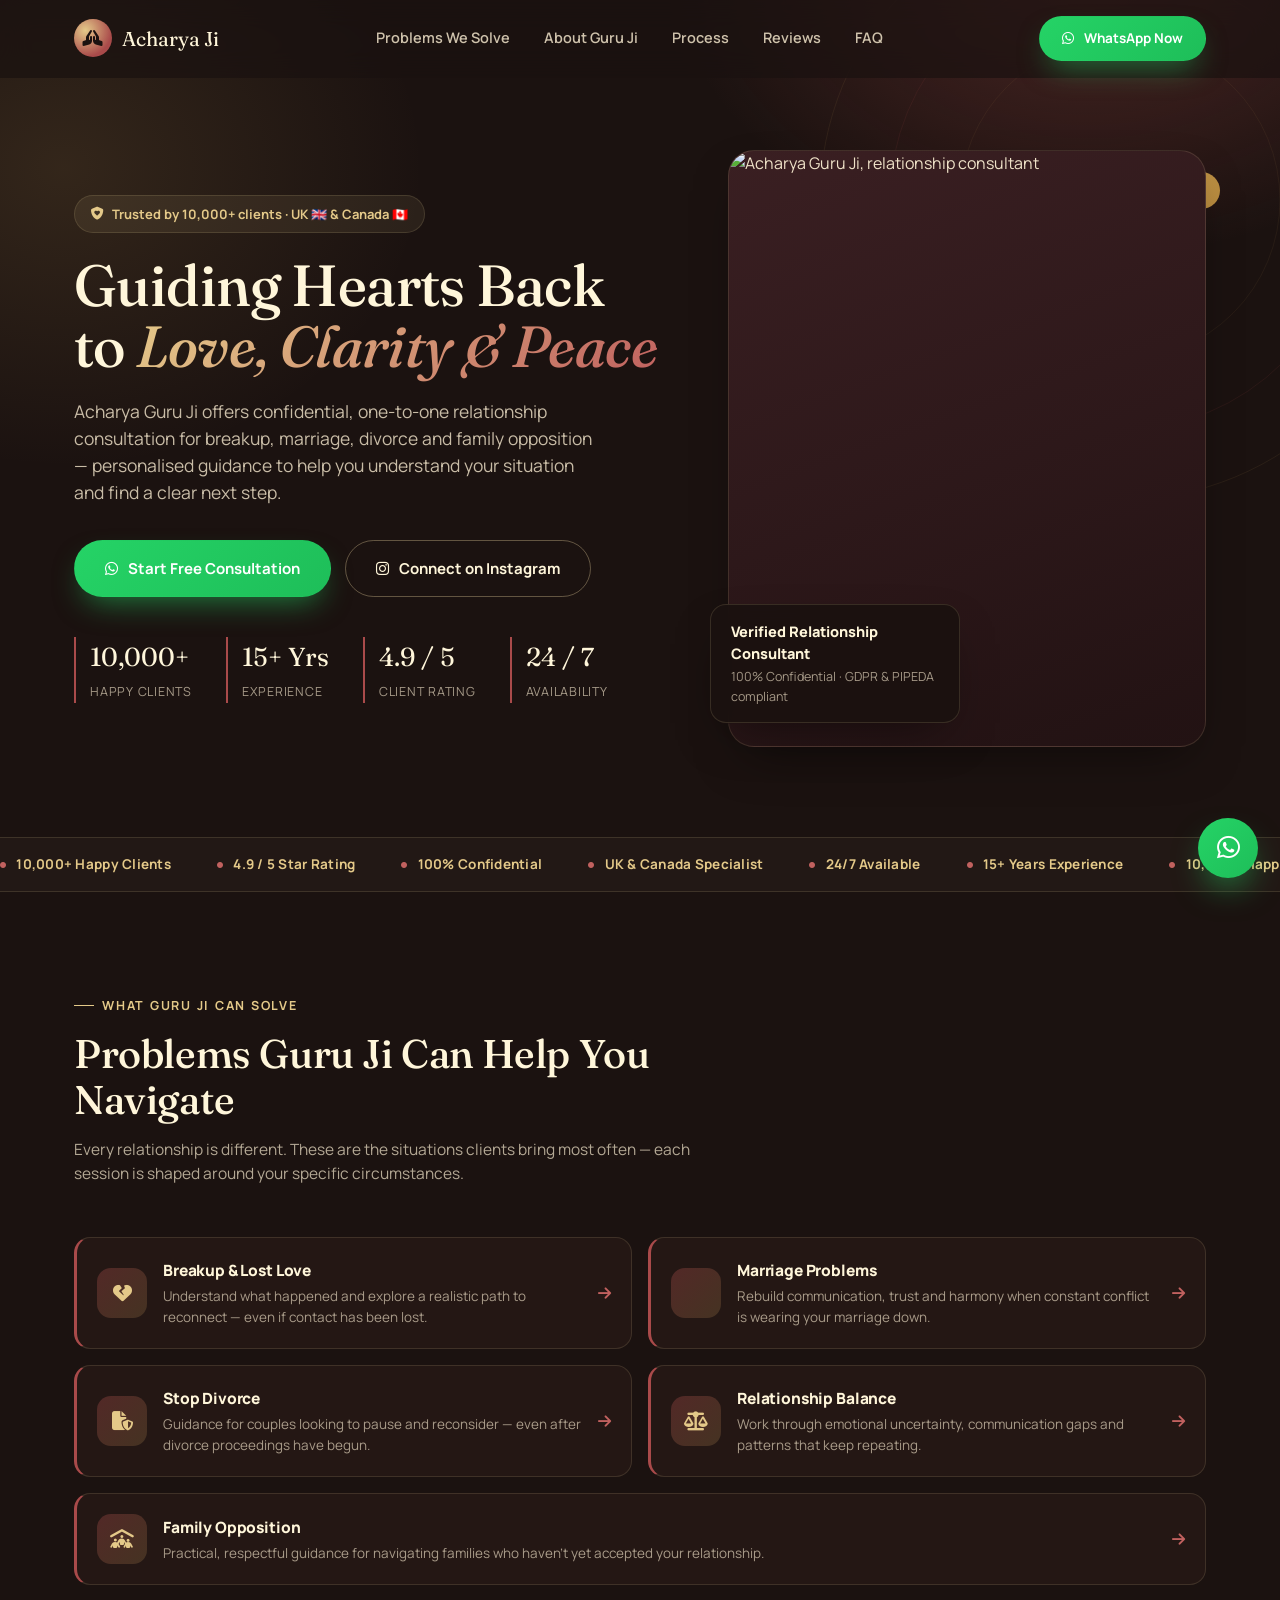
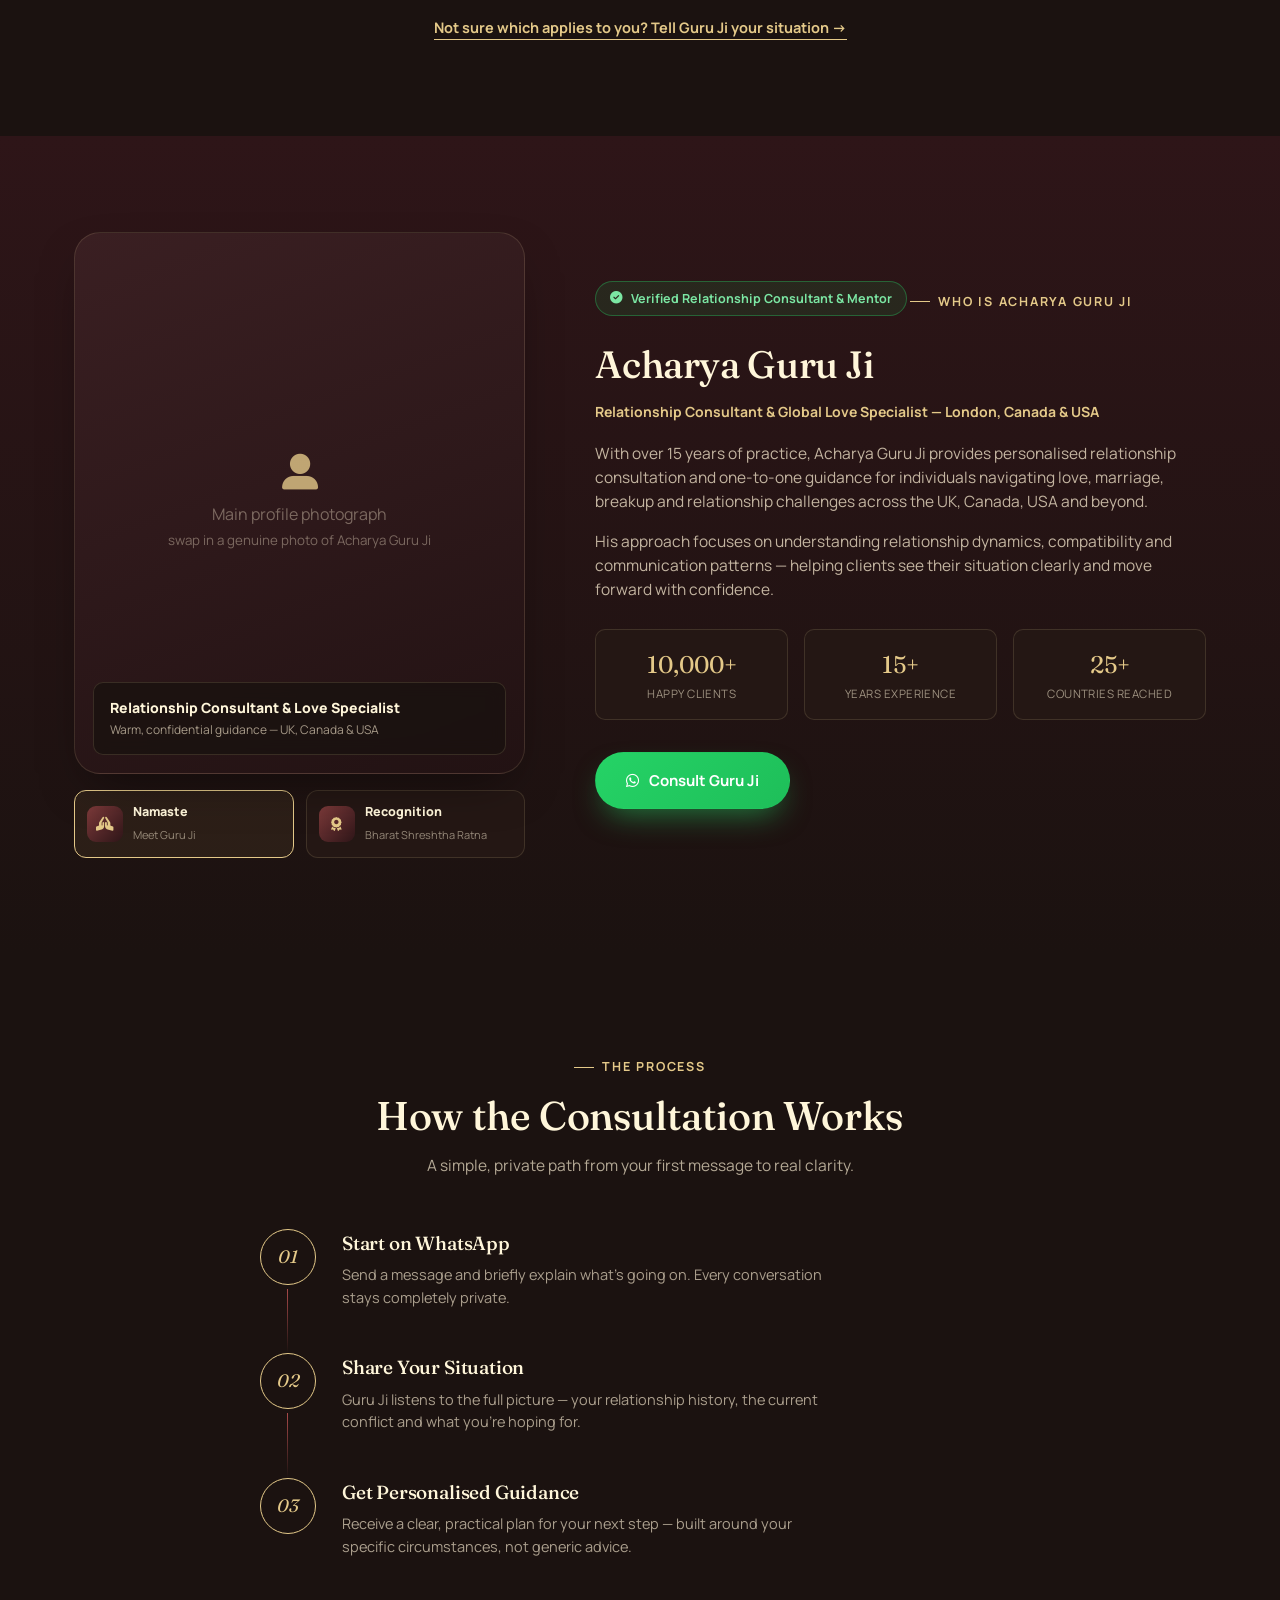
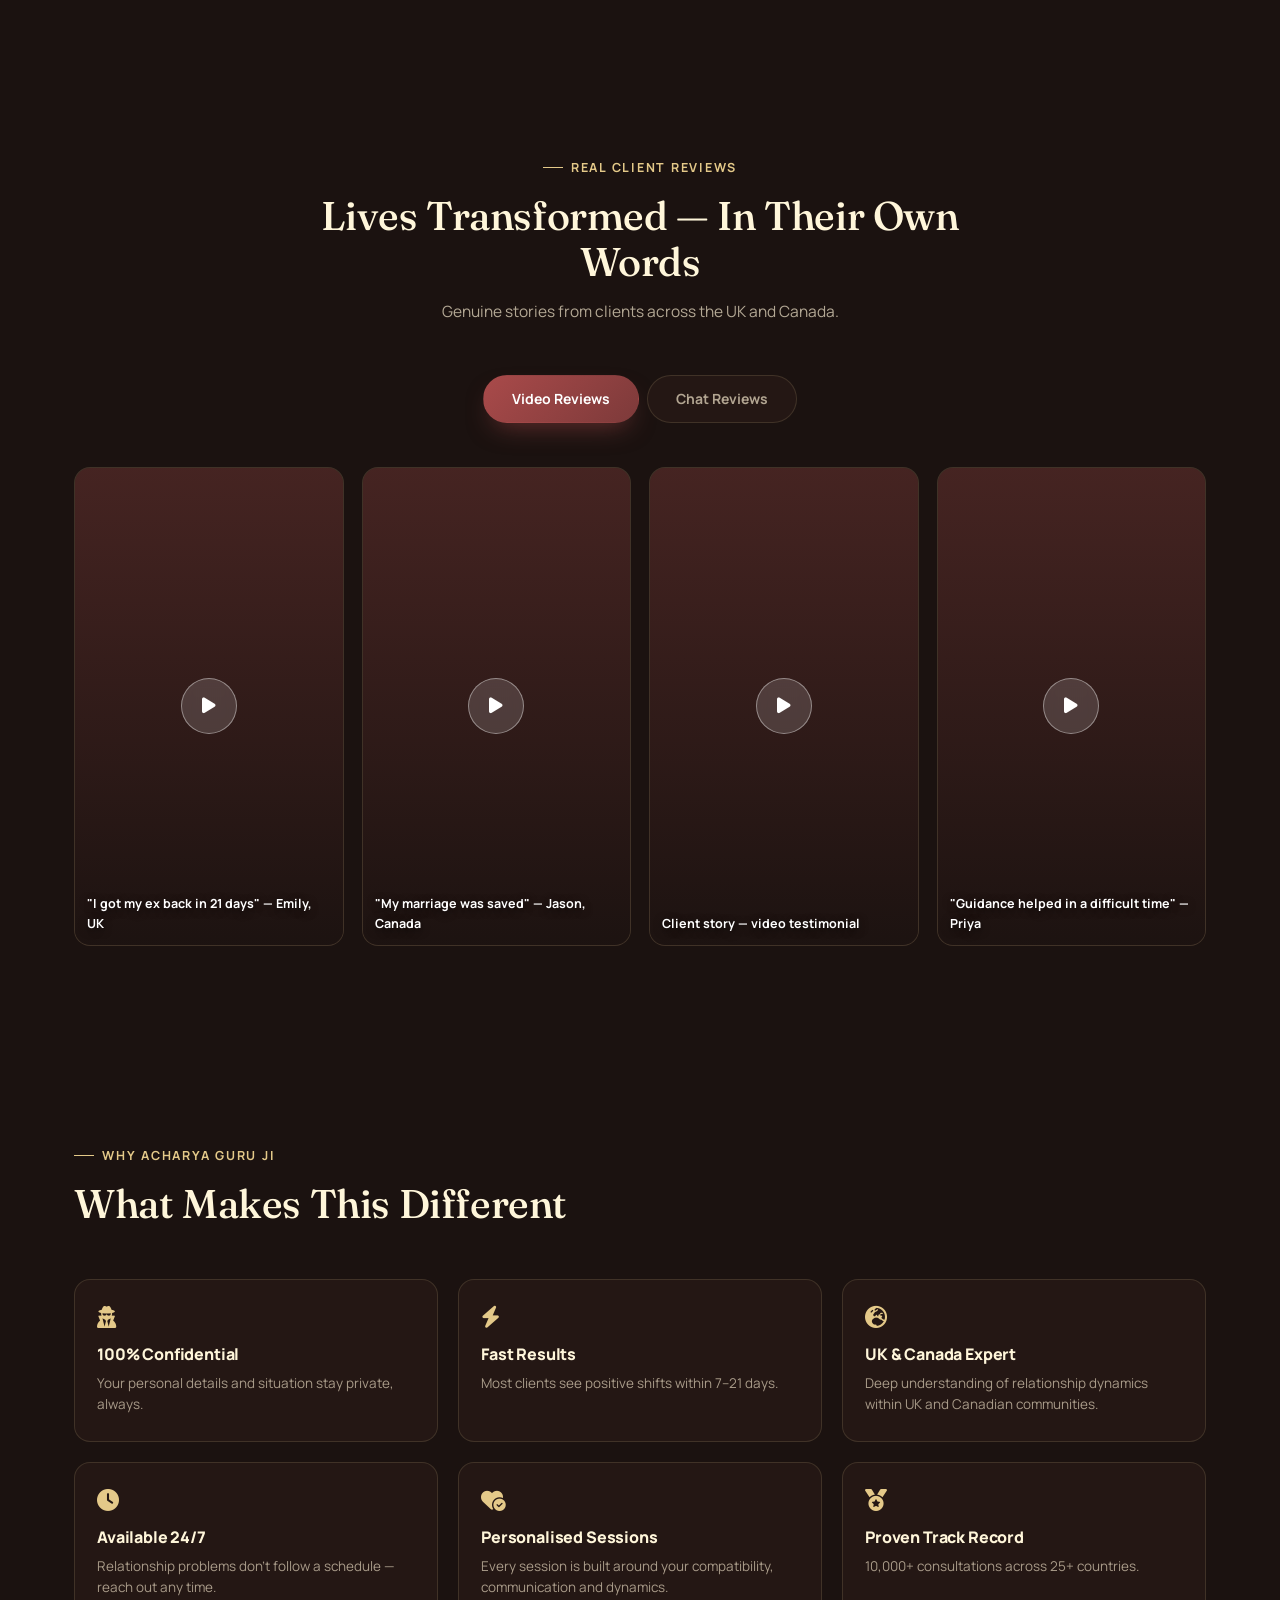
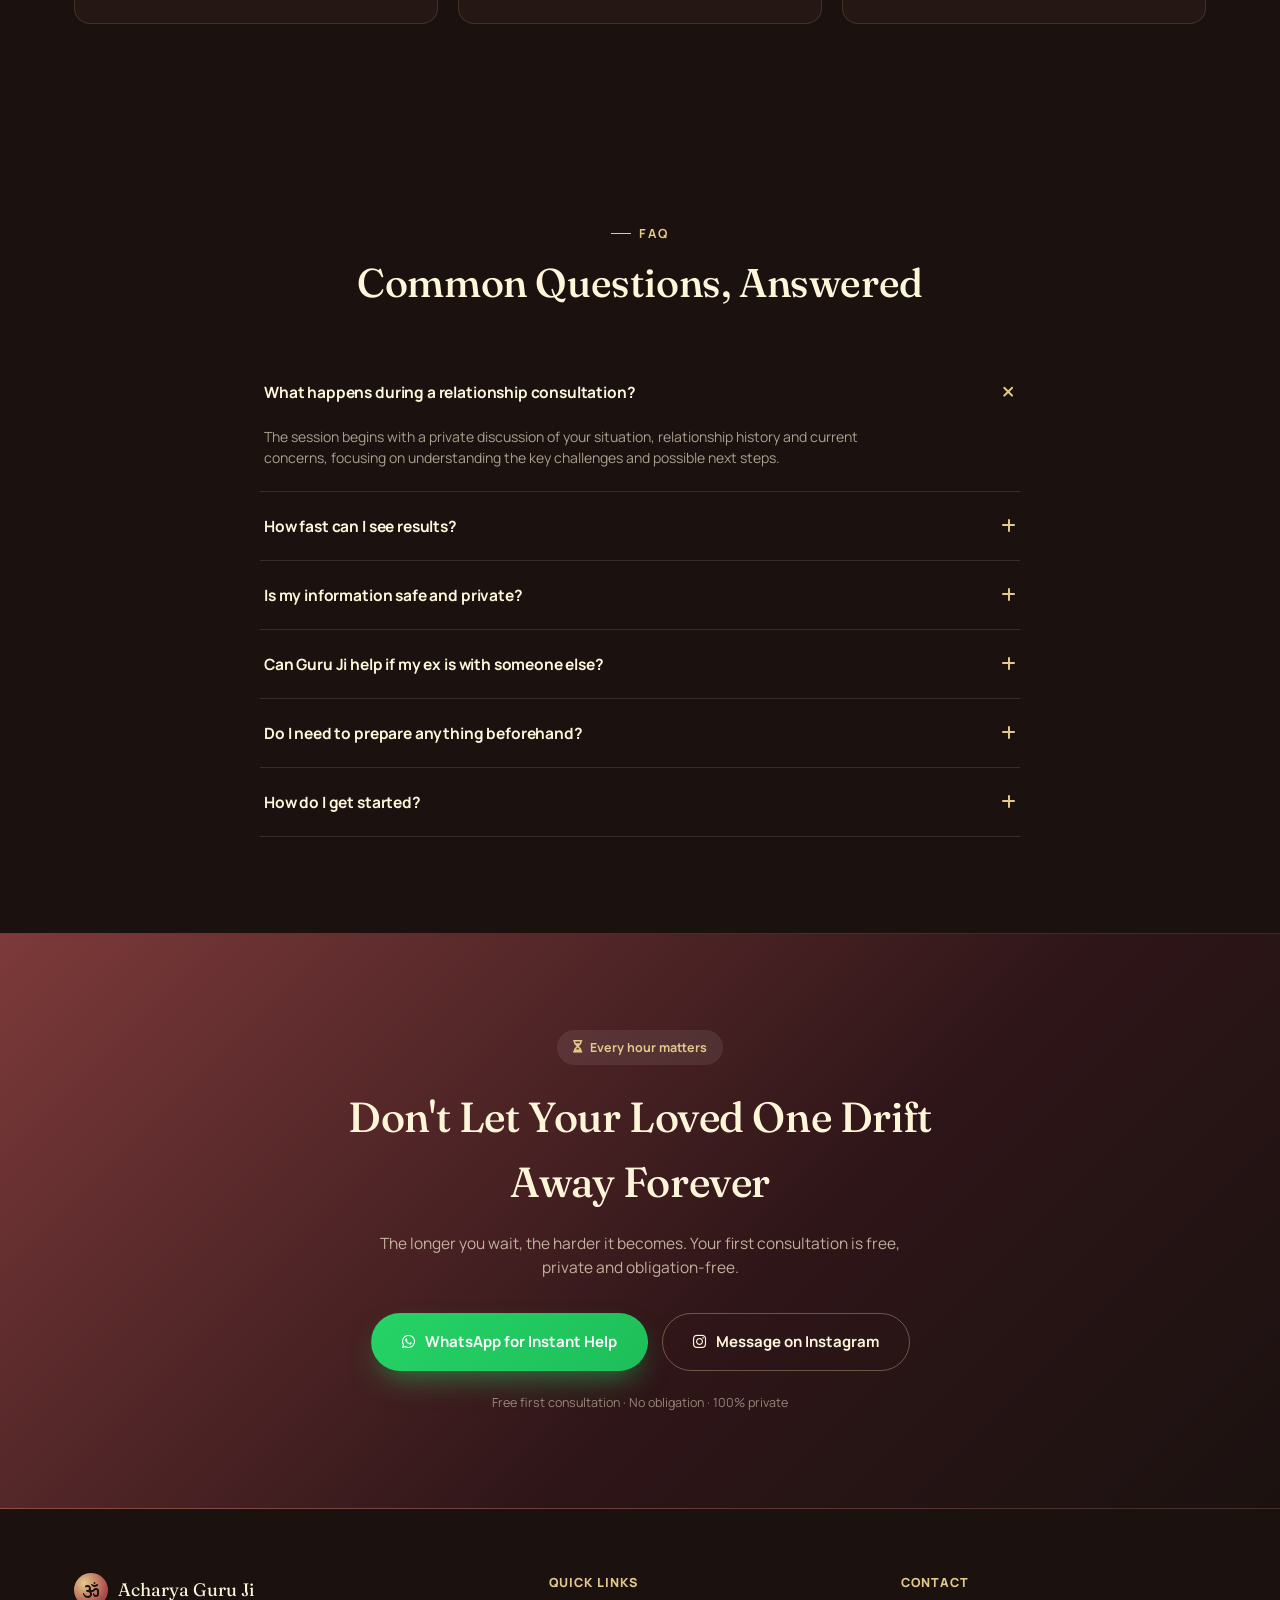
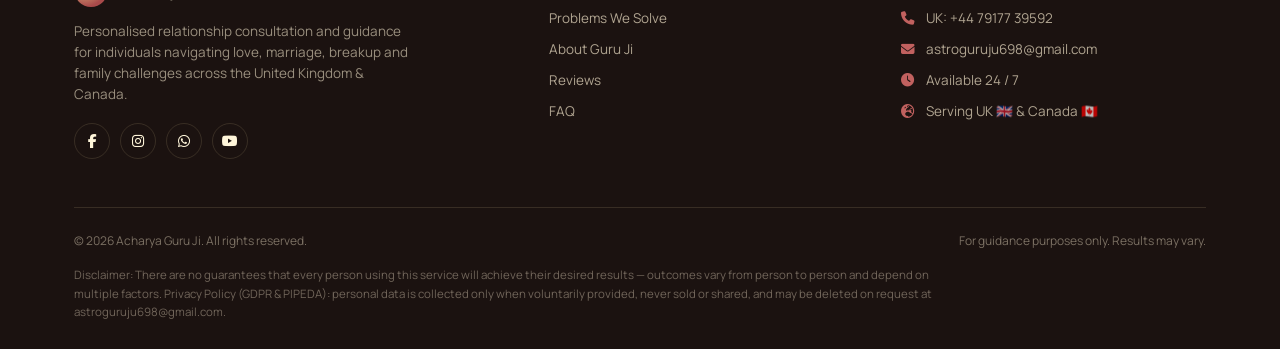
==== commit 11798fb1: "sm" ====
--- a/ads4/index.html
+++ b/ads4/index.html
@@ -1,744 +1,537 @@
 <!DOCTYPE html>
 <html lang="en">
+
 <head>
-<meta charset="UTF-8">
-<meta name="viewport" content="width=device-width, initial-scale=1.0">
-<title>Acharya Guru Ji — Relationship Consultation UK & Canada</title>
-<meta name="description" content="Confidential relationship consultation with Acharya Guru Ji. 15+ years guiding couples through breakup, marriage, divorce and family opposition across the UK & Canada.">
-<link rel="preconnect" href="https://fonts.googleapis.com">
-<link href="https://fonts.googleapis.com/css2?family=Fraunces:ital,opsz,wght@0,9..144,400;0,9..144,500;0,9..144,600;1,9..144,500&family=Manrope:wght@400;500;600;700;800&display=swap" rel="stylesheet">
-<link rel="stylesheet" href="https://cdnjs.cloudflare.com/ajax/libs/font-awesome/6.5.1/css/all.min.css">
-<style>
-  :root{
-    --ink:#1B1210;
-    --ink-soft:#241714;
-    --maroon:#2E1518;
-    --rose:#A94A4A;
-    --rose-light:#C1615F;
-    --rose-dim:#7d3a3a;
-    --gold:#C9A15A;
-    --gold-soft:#E4C989;
-    --cornsilk:#FFF6DA;
-    --cornsilk-dim:#F2E6C4;
-    --cream-text:#EFE2C8;
-    --line:rgba(233,208,158,0.14);
-    --radius-s:10px;
-    --radius-m:16px;
-    --radius-l:26px;
-    --container:1180px;
-    --shadow:0 20px 50px -20px rgba(0,0,0,0.55);
-  }
-  *{box-sizing:border-box;margin:0;padding:0;}
-  html{scroll-behavior:smooth;}
-  body{
-    background:var(--ink);
-    color:var(--cream-text);
-    font-family:'Manrope',sans-serif;
-    line-height:1.55;
-    -webkit-font-smoothing:antialiased;
-    overflow-x:hidden;
-  }
-  h1,h2,h3,h4{font-family:'Fraunces',serif;font-weight:500;color:var(--cornsilk);letter-spacing:-0.01em;}
-  a{color:inherit;text-decoration:none;}
-  img{max-width:100%;display:block;}
-  .wrap{max-width:var(--container);margin:0 auto;padding:0 24px;}
-  .eyebrow{
-    display:inline-flex;align-items:center;gap:8px;
-    font-family:'Manrope',sans-serif;font-size:12.5px;font-weight:700;
-    letter-spacing:0.14em;text-transform:uppercase;color:var(--gold-soft);
-    margin-bottom:16px;
-  }
-  .eyebrow::before{content:"";width:20px;height:1px;background:var(--gold-soft);}
-  section{position:relative;padding:96px 0;}
-  @media(max-width:768px){section{padding:64px 0;}}
-  .btn{
-    display:inline-flex;align-items:center;justify-content:center;gap:10px;
-    padding:16px 30px;border-radius:100px;font-weight:700;font-size:15px;
-    cursor:pointer;border:1px solid transparent;transition:transform .25s ease, box-shadow .25s ease, background .25s ease;
-    white-space:nowrap;
-  }
-  .btn:active{transform:scale(0.97);}
-  .btn-primary{background:linear-gradient(135deg,#25D366,#1EBE59);color:#fff;box-shadow:0 14px 30px -10px rgba(37,211,102,0.55);}
-  .btn-primary:hover{box-shadow:0 18px 36px -8px rgba(37,211,102,0.7);transform:translateY(-2px);}
-  .btn-ghost{background:transparent;border-color:rgba(233,208,158,0.35);color:var(--cornsilk);}
-  .btn-ghost:hover{border-color:var(--gold-soft);background:rgba(233,208,158,0.06);}
-  .btn-gold{background:linear-gradient(135deg,var(--gold),#B98B3E);color:#241505;box-shadow:0 14px 30px -10px rgba(201,161,90,0.5);}
-  .btn-gold:hover{transform:translateY(-2px);}
-
-  /* ---------- NAV ---------- */
-  header{
-    position:fixed;top:0;left:0;right:0;z-index:100;
-    padding:16px 0;background:rgba(27,18,16,0.7);backdrop-filter:blur(14px);
-    border-bottom:1px solid transparent;transition:border-color .3s, background .3s;
-  }
-  header.scrolled{border-color:var(--line);background:rgba(27,18,16,0.92);}
-  header .wrap{display:flex;align-items:center;justify-content:space-between;}
-  .logo{display:flex;align-items:center;gap:10px;font-family:'Fraunces',serif;font-size:20px;color:var(--cornsilk);}
-  .logo .mark{
-    width:38px;height:38px;border-radius:50%;
-    background:radial-gradient(circle at 30% 30%,var(--gold-soft),var(--rose) 70%);
-    display:flex;align-items:center;justify-content:center;font-size:16px;color:#1B1210;
-  }
-  nav.links{display:flex;gap:34px;font-size:14.5px;font-weight:600;}
-  nav.links a{opacity:.85;position:relative;padding:4px 0;}
-  nav.links a:hover{opacity:1;}
-  .nav-cta{display:flex;align-items:center;gap:14px;}
-  .nav-cta .btn{padding:11px 22px;font-size:13.5px;}
-  .burger{display:none;font-size:22px;color:var(--cornsilk);background:none;border:none;cursor:pointer;}
-  @media(max-width:900px){
-    nav.links{display:none;}
-    .burger{display:block;}
-  }
-
-  /* ---------- HERO ---------- */
-  .hero{padding:150px 0 90px;position:relative;overflow:hidden;}
-  .hero-bg{
-    position:absolute;inset:0;z-index:0;
-    background:
-      radial-gradient(ellipse 700px 500px at 85% -5%, rgba(169,74,74,0.35), transparent 60%),
-      radial-gradient(ellipse 600px 500px at 5% 20%, rgba(201,161,90,0.14), transparent 60%);
-  }
-  .orbit-svg{position:absolute;top:-120px;right:-160px;width:640px;height:640px;opacity:.5;z-index:0;pointer-events:none;}
-  .hero .wrap{position:relative;z-index:1;display:grid;grid-template-columns:1.05fr 0.85fr;gap:64px;align-items:center;}
-  @media(max-width:980px){.hero .wrap{grid-template-columns:1fr;gap:48px;}}
-  .trust-pill{
-    display:inline-flex;align-items:center;gap:8px;padding:8px 16px;border-radius:100px;
-    background:rgba(233,208,158,0.08);border:1px solid var(--line);font-size:13px;font-weight:700;
-    color:var(--gold-soft);margin-bottom:22px;
-  }
-  .hero h1{font-size:clamp(34px,4.6vw,58px);line-height:1.06;margin-bottom:20px;}
-  .hero h1 em{font-style:italic;color:var(--rose-light);background:linear-gradient(135deg,var(--gold-soft),var(--rose-light));-webkit-background-clip:text;background-clip:text;-webkit-text-fill-color:transparent;}
-  .hero p.lead{font-size:17.5px;color:rgba(239,226,200,0.82);max-width:530px;margin-bottom:34px;}
-  .hero-actions{display:flex;flex-wrap:wrap;gap:14px;margin-bottom:40px;}
-  .hero-stats{display:flex;gap:34px;flex-wrap:wrap;}
-  .hero-stats div{border-left:2px solid var(--rose);padding-left:14px;}
-  .hero-stats .num{font-family:'Fraunces',serif;font-size:26px;color:var(--cornsilk);display:block;}
-  .hero-stats .lbl{font-size:12.5px;color:rgba(239,226,200,0.65);text-transform:uppercase;letter-spacing:.06em;}
-
-  .hero-visual{position:relative;}
-  .hero-photo-card{
-    position:relative;border-radius:var(--radius-l);overflow:hidden;
-    background:linear-gradient(160deg,#3a1f22,#221213);border:1px solid var(--line);
-    box-shadow:var(--shadow);aspect-ratio:4/5;
-  }
-  .hero-photo-card .ph-inner{
-    position:absolute;inset:0;display:flex;flex-direction:column;align-items:center;justify-content:center;
-    gap:14px;text-align:center;color:rgba(239,226,200,0.45);padding:30px;
-  }
-  .hero-photo-card .ph-inner i{font-size:34px;color:var(--gold-soft);opacity:.8;}
-  .hero-photo-card img.real{position:absolute;inset:0;width:100%;height:100%;object-fit:cover;display:none;}
-  .float-card{
-    position:absolute;left:-18px;bottom:24px;background:rgba(27,18,16,0.92);backdrop-filter:blur(10px);
-    border:1px solid var(--line);border-radius:var(--radius-m);padding:16px 20px;max-width:250px;box-shadow:var(--shadow);
-  }
-  .float-card .t{font-weight:800;color:var(--cornsilk);font-size:14.5px;margin-bottom:2px;}
-  .float-card .s{font-size:12.5px;color:rgba(239,226,200,0.65);}
-  .badge-corner{
-    position:absolute;top:22px;right:-14px;background:linear-gradient(135deg,var(--gold),#B98B3E);
-    color:#241505;font-weight:800;font-size:12px;padding:9px 16px;border-radius:100px;box-shadow:var(--shadow);
-    display:flex;align-items:center;gap:6px;
-  }
-
-  /* marquee */
-  .marquee-wrap{border-top:1px solid var(--line);border-bottom:1px solid var(--line);background:rgba(233,208,158,0.03);overflow:hidden;padding:16px 0;}
-  .marquee{display:flex;gap:46px;white-space:nowrap;animation:scroll 32s linear infinite;width:max-content;}
-  .marquee span{font-size:13.5px;font-weight:700;color:var(--gold-soft);letter-spacing:.02em;display:flex;align-items:center;gap:10px;}
-  .marquee span i{font-size:6px;color:var(--rose-light);}
-  @keyframes scroll{from{transform:translateX(0);}to{transform:translateX(-50%);}}
-
-  /* ---------- SECTION HEAD ---------- */
-  .sec-head{max-width:640px;margin-bottom:52px;}
-  .sec-head.center{margin-left:auto;margin-right:auto;text-align:center;}
-  .sec-head h2{font-size:clamp(28px,3.4vw,40px);line-height:1.15;}
-  .sec-head p{color:rgba(239,226,200,0.72);font-size:15.5px;margin-top:14px;}
-
-  /* ---------- PROBLEMS ---------- */
-  .problems-grid{display:grid;grid-template-columns:repeat(2,1fr);gap:16px;}
-  @media(max-width:760px){.problems-grid{grid-template-columns:1fr;}}
-  .p-card{
-    display:flex;align-items:center;gap:16px;background:var(--ink-soft);
-    border:1px solid var(--line);border-left:3px solid var(--rose);
-    border-radius:var(--radius-m);padding:20px 20px;transition:transform .25s ease, border-color .25s ease, background .25s ease;
-    cursor:pointer;
-  }
-  .p-card:hover{transform:translateY(-3px);border-left-color:var(--gold);background:rgba(233,208,158,0.05);}
-  .p-card .ic{
-    flex:none;width:50px;height:50px;border-radius:14px;display:flex;align-items:center;justify-content:center;
-    background:linear-gradient(135deg,rgba(169,74,74,0.35),rgba(201,161,90,0.2));color:var(--gold-soft);font-size:19px;
-  }
-  .p-card .body{flex:1;}
-  .p-card h4{font-family:'Manrope',sans-serif;font-weight:800;font-size:15.5px;color:var(--cornsilk);margin-bottom:4px;}
-  .p-card p{font-size:13.5px;color:rgba(239,226,200,0.65);}
-  .p-card .arrow{flex:none;color:var(--rose-light);font-size:15px;transition:transform .25s ease;}
-  .p-card:hover .arrow{transform:translateX(4px);color:var(--gold-soft);}
-  .p-card.span2{grid-column:1/-1;}
-  .problems-cta{text-align:center;margin-top:30px;}
-  .problems-cta a{font-weight:700;font-size:14.5px;color:var(--gold-soft);border-bottom:1px solid var(--gold-soft);padding-bottom:2px;}
-
-  /* ---------- MENTOR ---------- */
-  .mentor{background:linear-gradient(180deg,var(--maroon),var(--ink));}
-  .mentor .wrap{display:grid;grid-template-columns:0.85fr 1.15fr;gap:70px;align-items:center;}
-  @media(max-width:980px){.mentor .wrap{grid-template-columns:1fr;gap:42px;}}
-  .mentor-visual{position:relative;}
-  .mentor-main{
-    position:relative;border-radius:var(--radius-l);overflow:hidden;aspect-ratio:3/3.6;
-    background:linear-gradient(160deg,#3a1f22,#221213);border:1px solid var(--line);box-shadow:var(--shadow);
-  }
-  .mentor-main .ph-inner{position:absolute;inset:0;display:flex;flex-direction:column;gap:12px;align-items:center;justify-content:center;color:rgba(239,226,200,0.4);text-align:center;padding:30px;}
-  .mentor-main .ph-inner i{font-size:36px;color:var(--gold-soft);opacity:.8;}
-  .mentor-main img.real{position:absolute;inset:0;width:100%;height:100%;object-fit:cover;display:none;}
-  .mentor-main .tag{
-    position:absolute;left:18px;bottom:18px;right:18px;background:rgba(27,18,16,0.85);backdrop-filter:blur(8px);
-    border:1px solid var(--line);border-radius:var(--radius-s);padding:14px 16px;
-  }
-  .mentor-main .tag .t{font-weight:800;color:var(--cornsilk);font-size:14px;}
-  .mentor-main .tag .s{font-size:12px;color:rgba(239,226,200,0.65);margin-top:2px;}
-  .selector-row{display:flex;gap:12px;margin-top:16px;}
-  .selector-card{
-    flex:1;display:flex;align-items:center;gap:10px;padding:11px 12px;border-radius:12px;
-    background:var(--ink-soft);border:1px solid var(--line);cursor:pointer;transition:border-color .2s, background .2s;
-  }
-  .selector-card.active,.selector-card:hover{border-color:var(--gold-soft);background:rgba(201,161,90,0.08);}
-  .selector-card .thumb{width:36px;height:36px;border-radius:9px;background:linear-gradient(135deg,var(--rose-dim),var(--maroon));flex:none;display:flex;align-items:center;justify-content:center;color:var(--gold-soft);font-size:14px;overflow:hidden;}
-  .selector-card .thumb img{width:100%;height:100%;object-fit:cover;display:none;}
-  .selector-card .lbl b{display:block;font-size:12.5px;color:var(--cornsilk);font-weight:800;}
-  .selector-card .lbl span{font-size:11px;color:rgba(239,226,200,0.55);}
-
-  .mentor-content .verify{display:inline-flex;align-items:center;gap:8px;background:rgba(37,211,102,0.1);border:1px solid rgba(37,211,102,0.35);color:#7BE6A3;padding:7px 14px;border-radius:100px;font-size:12.5px;font-weight:700;margin-bottom:20px;}
-  .mentor-content h2{font-size:clamp(28px,3.2vw,38px);margin-bottom:6px;}
-  .mentor-content .role{color:var(--gold-soft);font-weight:700;font-size:14px;margin-bottom:18px;}
-  .mentor-content p.bio{color:rgba(239,226,200,0.78);font-size:15.5px;margin-bottom:16px;}
-  .mentor-stats{display:grid;grid-template-columns:repeat(3,1fr);gap:16px;margin:28px 0 32px;}
-  .mentor-stats .st{background:var(--ink-soft);border:1px solid var(--line);border-radius:var(--radius-s);padding:16px 12px;text-align:center;}
-  .mentor-stats .st .num{font-family:'Fraunces',serif;font-size:24px;color:var(--gold-soft);}
-  .mentor-stats .st .lbl{font-size:11.5px;color:rgba(239,226,200,0.6);margin-top:2px;text-transform:uppercase;letter-spacing:.04em;}
-
-  /* ---------- PROCESS ---------- */
-  .process-list{position:relative;max-width:760px;margin:0 auto;}
-  .process-item{display:flex;gap:26px;padding-bottom:44px;position:relative;}
-  .process-item:last-child{padding-bottom:0;}
-  .process-item::before{content:"";position:absolute;left:27px;top:60px;bottom:0;width:1px;background:linear-gradient(var(--rose),transparent);}
-  .process-item:last-child::before{display:none;}
-  .process-num{
-    flex:none;width:56px;height:56px;border-radius:50%;border:1px solid var(--gold-soft);
-    display:flex;align-items:center;justify-content:center;font-family:'Fraunces',serif;font-style:italic;
-    font-size:18px;color:var(--gold-soft);background:var(--ink);
-  }
-  .process-item h4{font-size:19px;margin-bottom:6px;}
-  .process-item p{color:rgba(239,226,200,0.68);font-size:14.5px;max-width:480px;}
-
-  /* ---------- REVIEWS ---------- */
-  .rev-tabs{display:flex;justify-content:center;gap:8px;margin-bottom:44px;}
-  .rev-tab{
-    padding:12px 28px;border-radius:100px;border:1px solid var(--line);font-weight:700;font-size:14px;
-    cursor:pointer;color:rgba(239,226,200,0.7);background:var(--ink-soft);transition:all .25s ease;
-  }
-  .rev-tab.active{background:linear-gradient(135deg,var(--rose),var(--rose-dim));color:#fff;border-color:transparent;box-shadow:0 12px 26px -10px rgba(169,74,74,0.55);}
-  .rev-panel{display:none;}
-  .rev-panel.active{display:block;}
-
-  .video-grid{display:grid;grid-template-columns:repeat(4,1fr);gap:18px;}
-  @media(max-width:980px){.video-grid{grid-template-columns:repeat(2,1fr);}}
-  @media(max-width:560px){.video-grid{grid-template-columns:1fr;}}
-  .v-card{
-    position:relative;border-radius:var(--radius-m);overflow:hidden;aspect-ratio:9/16;background:var(--ink-soft);
-    border:1px solid var(--line);cursor:pointer;
-  }
-  .v-card iframe{width:100%;height:100%;border:0;position:absolute;inset:0;}
-  .v-card .v-thumb{position:absolute;inset:0;display:flex;align-items:center;justify-content:center;background:linear-gradient(180deg,rgba(169,74,74,0.25),rgba(27,18,16,0.85));}
-  .v-card .v-thumb .play{width:56px;height:56px;border-radius:50%;background:rgba(255,255,255,0.15);backdrop-filter:blur(6px);border:1px solid rgba(255,255,255,0.4);display:flex;align-items:center;justify-content:center;color:#fff;font-size:18px;}
-  .v-card .v-label{position:absolute;left:12px;bottom:12px;right:12px;font-size:12.5px;font-weight:700;color:#fff;text-shadow:0 2px 8px rgba(0,0,0,0.6);}
-
-  .chat-scroller{display:flex;gap:18px;overflow-x:auto;padding:8px 4px 22px;scroll-snap-type:x mandatory;}
-  .chat-scroller::-webkit-scrollbar{height:6px;}
-  .chat-scroller::-webkit-scrollbar-thumb{background:var(--rose-dim);border-radius:10px;}
-  .chat-card{
-    flex:none;width:270px;scroll-snap-align:start;background:var(--ink-soft);border:1px solid var(--line);
-    border-radius:var(--radius-m);overflow:hidden;
-  }
-  .chat-card img{width:100%;display:block;}
-  .quote-scroller{display:flex;gap:18px;overflow-x:auto;padding:8px 4px 8px;scroll-snap-type:x mandatory;}
-  .quote-scroller::-webkit-scrollbar{height:6px;}
-  .quote-scroller::-webkit-scrollbar-thumb{background:var(--rose-dim);border-radius:10px;}
-  .quote-card{
-    flex:none;width:320px;scroll-snap-align:start;background:var(--ink-soft);border:1px solid var(--line);
-    border-radius:var(--radius-m);padding:24px;display:flex;flex-direction:column;gap:14px;
-  }
-  .quote-card .stars{color:var(--gold);font-size:13px;letter-spacing:2px;}
-  .quote-card p.q{font-size:14px;color:rgba(239,226,200,0.82);flex:1;}
-  .quote-card .who{display:flex;align-items:center;gap:10px;margin-top:4px;}
-  .quote-card .who img{width:38px;height:38px;border-radius:50%;object-fit:cover;flex:none;}
-  .quote-card .who b{display:block;font-size:13.5px;color:var(--cornsilk);}
-  .quote-card .who span{font-size:12px;color:rgba(239,226,200,0.55);}
-  .rev-nav{display:flex;gap:10px;justify-content:center;margin-top:6px;}
-  .rev-nav button{width:38px;height:38px;border-radius:50%;border:1px solid var(--line);background:var(--ink-soft);color:var(--cornsilk);cursor:pointer;}
-  .rev-nav button:hover{border-color:var(--gold-soft);}
-
-  /* ---------- WHY US ---------- */
-  .why-grid{display:grid;grid-template-columns:repeat(3,1fr);gap:20px;}
-  @media(max-width:860px){.why-grid{grid-template-columns:repeat(2,1fr);}}
-  @media(max-width:560px){.why-grid{grid-template-columns:1fr;}}
-  .why-card{background:var(--ink-soft);border:1px solid var(--line);border-radius:var(--radius-m);padding:26px 22px;}
-  .why-card i{font-size:22px;color:var(--gold-soft);margin-bottom:14px;display:inline-block;}
-  .why-card h4{font-size:16px;margin-bottom:6px;font-family:'Manrope',sans-serif;font-weight:800;color:var(--cornsilk);}
-  .why-card p{font-size:13.5px;color:rgba(239,226,200,0.65);}
-
-  /* ---------- FAQ ---------- */
-  .faq-list{max-width:760px;margin:0 auto;}
-  .faq-item{border-bottom:1px solid var(--line);}
-  .faq-q{display:flex;align-items:center;justify-content:space-between;padding:22px 4px;cursor:pointer;gap:20px;}
-  .faq-q h4{font-family:'Manrope',sans-serif;font-weight:700;font-size:15.5px;color:var(--cornsilk);}
-  .faq-q i{color:var(--gold-soft);transition:transform .3s ease;flex:none;}
-  .faq-item.open .faq-q i{transform:rotate(45deg);}
-  .faq-a{max-height:0;overflow:hidden;transition:max-height .35s ease;}
-  .faq-a p{padding:0 4px 22px;font-size:14px;color:rgba(239,226,200,0.68);max-width:640px;}
-
-  /* ---------- FINAL CTA ---------- */
-  .final-cta{background:linear-gradient(135deg,var(--rose-dim),var(--maroon) 60%,var(--ink));text-align:center;border-top:1px solid var(--line);border-bottom:1px solid var(--line);}
-  .final-cta .badge{display:inline-flex;align-items:center;gap:8px;background:rgba(255,255,255,0.08);padding:8px 16px;border-radius:100px;font-size:12.5px;font-weight:700;color:var(--gold-soft);margin-bottom:20px;}
-  .final-cta h2{font-size:clamp(28px,4vw,42px);max-width:680px;margin:0 auto 16px;}
-  .final-cta p{color:rgba(239,226,200,0.75);max-width:520px;margin:0 auto 34px;font-size:15.5px;}
-  .final-cta .actions{display:flex;gap:14px;justify-content:center;flex-wrap:wrap;margin-bottom:22px;}
-  .final-cta .fine{font-size:12.5px;color:rgba(239,226,200,0.55);}
-
-  /* ---------- FOOTER ---------- */
-  footer{padding:64px 0 28px;}
-  .foot-grid{display:grid;grid-template-columns:1.4fr 1fr 1fr;gap:48px;margin-bottom:48px;}
-  @media(max-width:760px){.foot-grid{grid-template-columns:1fr;gap:32px;}}
-  .foot-logo{display:flex;align-items:center;gap:10px;margin-bottom:14px;}
-  footer p.desc{font-size:13.5px;color:rgba(239,226,200,0.6);max-width:340px;margin-bottom:18px;}
-  .foot-social{display:flex;gap:10px;}
-  .foot-social a{width:36px;height:36px;border-radius:50%;border:1px solid var(--line);display:flex;align-items:center;justify-content:center;font-size:14px;color:var(--cornsilk);transition:border-color .2s;}
-  .foot-social a:hover{border-color:var(--gold-soft);color:var(--gold-soft);}
-  footer h5{font-size:12.5px;text-transform:uppercase;letter-spacing:.08em;color:var(--gold-soft);margin-bottom:16px;font-family:'Manrope',sans-serif;font-weight:800;}
-  footer ul{list-style:none;}
-  footer li{margin-bottom:10px;font-size:13.5px;color:rgba(239,226,200,0.7);}
-  footer li i{width:16px;color:var(--rose-light);margin-right:6px;}
-  .foot-bottom{border-top:1px solid var(--line);padding-top:24px;font-size:12px;color:rgba(239,226,200,0.45);display:flex;justify-content:space-between;flex-wrap:wrap;gap:12px;}
-  .disclaimer{font-size:11.5px;color:rgba(239,226,200,0.4);max-width:900px;margin-top:16px;line-height:1.6;}
-
-  /* ---------- FLOATING WHATSAPP ---------- */
-  .float-wa{
-    position:fixed;bottom:22px;right:22px;z-index:200;width:60px;height:60px;border-radius:50%;
-    background:linear-gradient(135deg,#25D366,#1EBE59);display:flex;align-items:center;justify-content:center;
-    color:#fff;font-size:26px;box-shadow:0 16px 34px -10px rgba(37,211,102,0.65);
-    animation:pulse 2.4s infinite;
-  }
-  @keyframes pulse{0%{box-shadow:0 0 0 0 rgba(37,211,102,0.5);}70%{box-shadow:0 0 0 16px rgba(37,211,102,0);}100%{box-shadow:0 0 0 0 rgba(37,211,102,0);}}
-
-  @media(prefers-reduced-motion:reduce){
-    *{animation-duration:0.01ms !important;animation-iteration-count:1 !important;transition-duration:0.01ms !important;}
-  }
-  :focus-visible{outline:2px solid var(--gold-soft);outline-offset:3px;}
-</style>
+    <meta charset="UTF-8">
+    <meta name="viewport" content="width=device-width, initial-scale=1.0">
+    <title>Acharya Guru Ji — Relationship Consultation UK & Canada</title>
+    <meta name="description"
+        content="Confidential relationship consultation with Acharya Guru Ji. 15+ years guiding couples through breakup, marriage, divorce and family opposition across the UK & Canada.">
+    <link rel="preconnect" href="https://fonts.googleapis.com">
+    <link
+        href="https://fonts.googleapis.com/css2?family=Fraunces:ital,opsz,wght@0,9..144,400;0,9..144,500;0,9..144,600;1,9..144,500&family=Manrope:wght@400;500;600;700;800&display=swap"
+        rel="stylesheet">
+    <link rel="stylesheet" href="https://cdnjs.cloudflare.com/ajax/libs/font-awesome/6.5.1/css/all.min.css">
+
+    <link rel="stylesheet" href="style.css">
 </head>
+
 <body>
 
-<!-- ============ HEADER ============ -->
-<header id="siteHeader">
-  <div class="wrap">
-    <a href="#home" class="logo"><span class="mark"><i class="fa-solid fa-om"></i></span>Acharya Guru Ji</a>
-    <nav class="links">
-      <a href="#problems">Problems We Solve</a>
-      <a href="#about">About Guru Ji</a>
-      <a href="#process">Process</a>
-      <a href="#reviews">Reviews</a>
-      <a href="#faq">FAQ</a>
-    </nav>
-    <div class="nav-cta">
-      <a class="btn btn-primary" href="https://wa.me/447442217945?text=Hello%20Acharya%20Guru%20Ji%2C%20I%20need%20help%20with%20my%20relationship" target="_blank" rel="noopener"><i class="fa-brands fa-whatsapp"></i> WhatsApp Now</a>
-      <button class="burger" aria-label="Menu"><i class="fa-solid fa-bars"></i></button>
+    <!-- ============ HEADER ============ -->
+    <header id="siteHeader">
+        <div class="wrap">
+            <a href="#home" class="logo"><span class="mark"><i class="fa-solid fa-hands-praying brand-icon" aria-hidden="true"></i></span>Acharya Ji</a>
+            <nav class="links">
+                <a href="#problems">Problems We Solve</a>
+                <a href="#about">About Guru Ji</a>
+                <a href="#process">Process</a>
+                <a href="#reviews">Reviews</a>
+                <a href="#faq">FAQ</a>
+            </nav>
+            <div class="nav-cta">
+                <a class="btn btn-primary"
+                    href="https://wa.me/447442217945?text=Hello%20Acharya%20Guru%20Ji%2C%20I%20need%20help%20with%20my%20relationship"
+                    target="_blank" rel="noopener"><i class="fa-brands fa-whatsapp"></i> WhatsApp Now</a>
+                <!-- <button class="burger" aria-label="Menu"><i class="fa-solid fa-bars"></i></button> -->
+            </div>
+        </div>
+    </header>
+
+    <!-- ============ HERO ============ -->
+    <section class="hero" id="home">
+        <div class="hero-bg"></div>
+        <svg class="orbit-svg" viewBox="0 0 640 640" fill="none">
+            <circle cx="320" cy="320" r="300" stroke="#C9A15A" stroke-opacity="0.18" />
+            <circle cx="320" cy="320" r="230" stroke="#A94A4A" stroke-opacity="0.22" />
+            <circle cx="320" cy="320" r="160" stroke="#C9A15A" stroke-opacity="0.14" />
+            <circle cx="620" cy="320" r="4" fill="#E4C989" />
+            <circle cx="320" cy="20" r="3" fill="#C1615F" />
+            <circle cx="90" cy="150" r="2.5" fill="#E4C989" />
+        </svg>
+        <div class="wrap">
+            <div class="hero-copy">
+                <div class="trust-pill"><i class="fa-solid fa-shield-heart"></i> Trusted by 10,000+ clients · UK 🇬🇧
+                    &amp; Canada 🇨🇦</div>
+                <h1>Guiding Hearts Back to <em>Love, Clarity &amp; Peace</em></h1>
+                <p class="lead">Acharya Guru Ji offers confidential, one-to-one relationship consultation for breakup,
+                    marriage, divorce and family opposition — personalised guidance to help you understand your
+                    situation and find a clear next step.</p>
+                <div class="hero-actions">
+                    <a class="btn btn-primary"
+                        href="https://wa.me/447442217945?text=Hello%20Acharya%20Guru%20Ji%2C%20I%20need%20help%20with%20my%20relationship"
+                        target="_blank" rel="noopener"><i class="fa-brands fa-whatsapp"></i> Start Free Consultation</a>
+                    <a class="btn btn-ghost" href="https://www.instagram.com/solutionbreakup" target="_blank"
+                        rel="noopener"><i class="fa-brands fa-instagram"></i> Connect on Instagram</a>
+                </div>
+                <div class="hero-stats">
+                    <div><span class="num">10,000+</span><span class="lbl">Happy Clients</span></div>
+                    <div><span class="num">15+ Yrs</span><span class="lbl">Experience</span></div>
+                    <div><span class="num">4.9 / 5</span><span class="lbl">Client Rating</span></div>
+                    <div><span class="num">24 / 7</span><span class="lbl">Availability</span></div>
+                </div>
+            </div>
+            <div class="hero-visual">
+                <div class="badge-corner"><i class="fa-solid fa-award"></i> Bharat Shreshtha Ratna 2025</div>
+                <div class="hero-photo-card">
+                    <!-- <div class="ph-inner"><i class="fa-solid fa-image"></i><span>Add Acharya Guru Ji's main photograph
+                            here<br><small>(replace .ph-inner with &lt;img class="real"&gt;)</small></span></div> -->
+                    <img class="real" src="../assets/gallery/WhatsApp Image 2026-04-25 at 11.56.47 PM.jpg" alt="Acharya Guru Ji, relationship consultant">
+
+                </div>
+                <div class="float-card">
+                    <div class="t">Verified Relationship Consultant</div>
+                    <div class="s">100% Confidential · GDPR &amp; PIPEDA compliant</div>
+                </div>
+            </div>
+        </div>
+    </section>
+
+    <div class="marquee-wrap">
+        <div class="marquee" id="marquee"></div>
     </div>
-  </div>
-</header>
-
-<!-- ============ HERO ============ -->
-<section class="hero" id="home">
-  <div class="hero-bg"></div>
-  <svg class="orbit-svg" viewBox="0 0 640 640" fill="none">
-    <circle cx="320" cy="320" r="300" stroke="#C9A15A" stroke-opacity="0.18"/>
-    <circle cx="320" cy="320" r="230" stroke="#A94A4A" stroke-opacity="0.22"/>
-    <circle cx="320" cy="320" r="160" stroke="#C9A15A" stroke-opacity="0.14"/>
-    <circle cx="620" cy="320" r="4" fill="#E4C989"/>
-    <circle cx="320" cy="20" r="3" fill="#C1615F"/>
-    <circle cx="90" cy="150" r="2.5" fill="#E4C989"/>
-  </svg>
-  <div class="wrap">
-    <div class="hero-copy">
-      <div class="trust-pill"><i class="fa-solid fa-shield-heart"></i> Trusted by 10,000+ clients · UK 🇬🇧 &amp; Canada 🇨🇦</div>
-      <h1>Guiding Hearts Back to <em>Love, Clarity &amp; Peace</em></h1>
-      <p class="lead">Acharya Guru Ji offers confidential, one-to-one relationship consultation for breakup, marriage, divorce and family opposition — personalised guidance to help you understand your situation and find a clear next step.</p>
-      <div class="hero-actions">
-        <a class="btn btn-primary" href="https://wa.me/447442217945?text=Hello%20Acharya%20Guru%20Ji%2C%20I%20need%20help%20with%20my%20relationship" target="_blank" rel="noopener"><i class="fa-brands fa-whatsapp"></i> Start Free Consultation</a>
-        <a class="btn btn-ghost" href="https://www.instagram.com/solutionbreakup" target="_blank" rel="noopener"><i class="fa-brands fa-instagram"></i> Connect on Instagram</a>
-      </div>
-      <div class="hero-stats">
-        <div><span class="num">10,000+</span><span class="lbl">Happy Clients</span></div>
-        <div><span class="num">15+ Yrs</span><span class="lbl">Experience</span></div>
-        <div><span class="num">4.9 / 5</span><span class="lbl">Client Rating</span></div>
-        <div><span class="num">24 / 7</span><span class="lbl">Availability</span></div>
-      </div>
-    </div>
-    <div class="hero-visual">
-      <div class="badge-corner"><i class="fa-solid fa-award"></i> Bharat Shreshtha Ratna 2025</div>
-      <div class="hero-photo-card">
-        <div class="ph-inner"><i class="fa-solid fa-image"></i><span>Add Acharya Guru Ji's main photograph here<br><small>(replace .ph-inner with &lt;img class="real"&gt;)</small></span></div>
-        <img class="real" src="" alt="Acharya Guru Ji, relationship consultant">
-      </div>
-      <div class="float-card">
-        <div class="t">Verified Relationship Consultant</div>
-        <div class="s">100% Confidential · GDPR &amp; PIPEDA compliant</div>
-      </div>
-    </div>
-  </div>
-</section>
-
-<div class="marquee-wrap">
-  <div class="marquee" id="marquee"></div>
-</div>
-
-<!-- ============ PROBLEMS ============ -->
-<section id="problems">
-  <div class="wrap">
-    <div class="sec-head">
-      <div class="eyebrow">What Guru Ji Can Solve</div>
-      <h2>Problems Guru Ji Can Help You Navigate</h2>
-      <p>Every relationship is different. These are the situations clients bring most often — each session is shaped around your specific circumstances.</p>
-    </div>
-    <div class="problems-grid">
-      <div class="p-card">
-        <div class="ic"><i class="fa-solid fa-heart-crack"></i></div>
-        <div class="body"><h4>Breakup &amp; Lost Love</h4><p>Understand what happened and explore a realistic path to reconnect — even if contact has been lost.</p></div>
-        <i class="fa-solid fa-arrow-right arrow"></i>
-      </div>
-      <div class="p-card">
-        <div class="ic"><i class="fa-solid fa-rings-wedding"></i></div>
-        <div class="body"><h4>Marriage Problems</h4><p>Rebuild communication, trust and harmony when constant conflict is wearing your marriage down.</p></div>
-        <i class="fa-solid fa-arrow-right arrow"></i>
-      </div>
-      <div class="p-card">
-        <div class="ic"><i class="fa-solid fa-file-shield"></i></div>
-        <div class="body"><h4>Stop Divorce</h4><p>Guidance for couples looking to pause and reconsider — even after divorce proceedings have begun.</p></div>
-        <i class="fa-solid fa-arrow-right arrow"></i>
-      </div>
-      <div class="p-card">
-        <div class="ic"><i class="fa-solid fa-scale-balanced"></i></div>
-        <div class="body"><h4>Relationship Balance</h4><p>Work through emotional uncertainty, communication gaps and patterns that keep repeating.</p></div>
-        <i class="fa-solid fa-arrow-right arrow"></i>
-      </div>
-      <div class="p-card span2">
-        <div class="ic"><i class="fa-solid fa-people-roof"></i></div>
-        <div class="body"><h4>Family Opposition</h4><p>Practical, respectful guidance for navigating families who haven't yet accepted your relationship.</p></div>
-        <i class="fa-solid fa-arrow-right arrow"></i>
-      </div>
-    </div>
-    <div class="problems-cta"><a href="https://wa.me/447442217945" target="_blank" rel="noopener">Not sure which applies to you? Tell Guru Ji your situation →</a></div>
-  </div>
-</section>
-
-<!-- ============ MENTOR ============ -->
-<section class="mentor" id="about">
-  <div class="wrap">
-    <div class="mentor-visual">
-      <div class="mentor-main">
-        <div class="ph-inner"><i class="fa-solid fa-user-large"></i><span>Main profile photograph<br><small>swap in a genuine photo of Acharya Guru Ji</small></span></div>
-        <img class="real" id="mentorMainImg" src="" alt="Acharya Guru Ji">
-        <div class="tag"><div class="t">Relationship Consultant &amp; Love Specialist</div><div class="s">Warm, confidential guidance — UK, Canada &amp; USA</div></div>
-      </div>
-      <div class="selector-row">
-        <div class="selector-card active" data-img="">
-          <div class="thumb"><i class="fa-solid fa-hands-praying"></i><img src=""></div>
-          <div class="lbl"><b>Namaste</b><span>Meet Guru Ji</span></div>
-        </div>
-        <div class="selector-card" data-img="">
-          <div class="thumb"><i class="fa-solid fa-award"></i><img src=""></div>
-          <div class="lbl"><b>Recognition</b><span>Bharat Shreshtha Ratna</span></div>
-        </div>
-      </div>
-    </div>
-    <div class="mentor-content">
-      <div class="verify"><i class="fa-solid fa-circle-check"></i> Verified Relationship Consultant &amp; Mentor</div>
-      <div class="eyebrow">Who Is Acharya Guru Ji</div>
-      <h2>Acharya Guru Ji</h2>
-      <div class="role">Relationship Consultant &amp; Global Love Specialist — London, Canada &amp; USA</div>
-      <p class="bio">With over 15 years of practice, Acharya Guru Ji provides personalised relationship consultation and one-to-one guidance for individuals navigating love, marriage, breakup and relationship challenges across the UK, Canada, USA and beyond.</p>
-      <p class="bio">His approach focuses on understanding relationship dynamics, compatibility and communication patterns — helping clients see their situation clearly and move forward with confidence.</p>
-      <div class="mentor-stats">
-        <div class="st"><div class="num">10,000+</div><div class="lbl">Happy Clients</div></div>
-        <div class="st"><div class="num">15+</div><div class="lbl">Years Experience</div></div>
-        <div class="st"><div class="num">25+</div><div class="lbl">Countries Reached</div></div>
-      </div>
-      <a class="btn btn-primary" href="https://wa.me/447442217945" target="_blank" rel="noopener"><i class="fa-brands fa-whatsapp"></i> Consult Guru Ji</a>
-    </div>
-  </div>
-</section>
-
-<!-- ============ PROCESS ============ -->
-<section id="process">
-  <div class="wrap">
-    <div class="sec-head center" style="margin-left:auto;margin-right:auto;">
-      <div class="eyebrow" style="justify-content:center;">The Process</div>
-      <h2>How the Consultation Works</h2>
-      <p>A simple, private path from your first message to real clarity.</p>
-    </div>
-    <div class="process-list">
-      <div class="process-item">
-        <div class="process-num">01</div>
-        <div><h4>Start on WhatsApp</h4><p>Send a message and briefly explain what's going on. Every conversation stays completely private.</p></div>
-      </div>
-      <div class="process-item">
-        <div class="process-num">02</div>
-        <div><h4>Share Your Situation</h4><p>Guru Ji listens to the full picture — your relationship history, the current conflict and what you're hoping for.</p></div>
-      </div>
-      <div class="process-item">
-        <div class="process-num">03</div>
-        <div><h4>Get Personalised Guidance</h4><p>Receive a clear, practical plan for your next step — built around your specific circumstances, not generic advice.</p></div>
-      </div>
-    </div>
-  </div>
-</section>
-
-<!-- ============ REVIEWS ============ -->
-<section id="reviews">
-  <div class="wrap">
-    <div class="sec-head center" style="margin-left:auto;margin-right:auto;">
-      <div class="eyebrow" style="justify-content:center;">Real Client Reviews</div>
-      <h2>Lives Transformed — In Their Own Words</h2>
-      <p>Genuine stories from clients across the UK and Canada.</p>
-    </div>
-    <div class="rev-tabs">
-      <div class="rev-tab active" data-tab="video">Video Reviews</div>
-      <div class="rev-tab" data-tab="chat">Chat Reviews</div>
-    </div>
-
-    <div class="rev-panel active" id="panel-video">
-      <div class="video-grid">
-        <div class="v-card" data-yt="rEKe_hckR-s">
-          <div class="v-thumb"><div class="play"><i class="fa-solid fa-play"></i></div></div>
-          <div class="v-label">"I got my ex back in 21 days" — Emily, UK</div>
-        </div>
-        <div class="v-card" data-yt="md5ZiP_q3IY">
-          <div class="v-thumb"><div class="play"><i class="fa-solid fa-play"></i></div></div>
-          <div class="v-label">"My marriage was saved" — Jason, Canada</div>
-        </div>
-        <div class="v-card" data-yt="y4YiHWbG-04">
-          <div class="v-thumb"><div class="play"><i class="fa-solid fa-play"></i></div></div>
-          <div class="v-label">Client story — video testimonial</div>
-        </div>
-        <div class="v-card" data-yt="laCedqqXQ_E">
-          <div class="v-thumb"><div class="play"><i class="fa-solid fa-play"></i></div></div>
-          <div class="v-label">"Guidance helped in a difficult time" — Priya</div>
-        </div>
-      </div>
-    </div>
-
-    <div class="rev-panel" id="panel-chat">
-      <p style="font-size:13px;color:rgba(239,226,200,0.55);text-align:center;margin-bottom:18px;">Genuine WhatsApp conversations, shared with client permission</p>
-      <div class="chat-scroller" id="chatScroller">
-        <div class="chat-card"><img src="https://acharyagurujiuk.com/assets/Whatsapp%20reviews/Review1.png" alt="WhatsApp review 1" loading="lazy"></div>
-        <div class="chat-card"><img src="https://acharyagurujiuk.com/assets/Whatsapp%20reviews/Review2.png" alt="WhatsApp review 2" loading="lazy"></div>
-        <div class="chat-card"><img src="https://acharyagurujiuk.com/assets/Whatsapp%20reviews/Review3.png" alt="WhatsApp review 3" loading="lazy"></div>
-        <div class="chat-card"><img src="https://acharyagurujiuk.com/assets/Whatsapp%20reviews/Review4.png" alt="WhatsApp review 4" loading="lazy"></div>
-      </div>
-
-      <div class="quote-scroller" id="quoteScroller" style="margin-top:30px;">
-        <div class="quote-card">
-          <div class="stars">★★★★★</div>
-          <p class="q">"I was completely broken after my partner of 4 years left suddenly. Within 3 weeks my partner came back and we are stronger than ever."</p>
-          <div class="who"><img src="https://acharyagurujiuk.com/assets/pp/images.jpg" alt="Emily Richardson" loading="lazy"><div><b>Emily Richardson</b><span>London, UK 🇬🇧</span></div></div>
-        </div>
-        <div class="quote-card">
-          <div class="stars">★★★★★</div>
-          <p class="q">"I was sceptical at first, but after a few days my ex called out of nowhere. Worth every penny — he is the real deal."</p>
-          <div class="who"><img src="https://acharyagurujiuk.com/assets/pp/boy-3.jpg" alt="Jason Mitchell" loading="lazy"><div><b>Jason Mitchell</b><span>Toronto, Canada 🇨🇦</span></div></div>
-        </div>
-        <div class="quote-card">
-          <div class="stars">★★★★★</div>
-          <p class="q">"My marriage was on the edge of divorce — constant fighting, no love left. Guru Ji identified the issue and gave a clear solution."</p>
-          <div class="who"><img src="https://acharyagurujiuk.com/assets/pp/girl-3.jpg" alt="Sarah Khan" loading="lazy"><div><b>Sarah Khan</b><span>Manchester, UK 🇬🇧</span></div></div>
-        </div>
-        <div class="quote-card">
-          <div class="stars">★★★★★</div>
-          <p class="q">"After finding out my partner was cheating I was shattered. Guru Ji gave me real strength and a clear path forward."</p>
-          <div class="who"><img src="https://acharyagurujiuk.com/assets/pp/boy-2.jpg" alt="Raj Patel" loading="lazy"><div><b>Raj Patel</b><span>Vancouver, Canada 🇨🇦</span></div></div>
-        </div>
-        <div class="quote-card">
-          <div class="stars">★★★★★</div>
-          <p class="q">"My parents were completely against our relationship. Through Guru Ji's guidance, they gave their blessing within a month."</p>
-          <div class="who"><img src="https://acharyagurujiuk.com/assets/pp/boy-1.jpg" alt="Michael Tran" loading="lazy"><div><b>Michael Tran</b><span>Calgary, Canada 🇨🇦</span></div></div>
-        </div>
-      </div>
-      <div class="rev-nav">
-        <button aria-label="Scroll left" id="quoteLeft"><i class="fa-solid fa-chevron-left"></i></button>
-        <button aria-label="Scroll right" id="quoteRight"><i class="fa-solid fa-chevron-right"></i></button>
-      </div>
-    </div>
-  </div>
-</section>
-
-<!-- ============ WHY US ============ -->
-<section id="why">
-  <div class="wrap">
-    <div class="sec-head">
-      <div class="eyebrow">Why Acharya Guru Ji</div>
-      <h2>What Makes This Different</h2>
-    </div>
-    <div class="why-grid">
-      <div class="why-card"><i class="fa-solid fa-user-secret"></i><h4>100% Confidential</h4><p>Your personal details and situation stay private, always.</p></div>
-      <div class="why-card"><i class="fa-solid fa-bolt"></i><h4>Fast Results</h4><p>Most clients see positive shifts within 7–21 days.</p></div>
-      <div class="why-card"><i class="fa-solid fa-earth-europe"></i><h4>UK &amp; Canada Expert</h4><p>Deep understanding of relationship dynamics within UK and Canadian communities.</p></div>
-      <div class="why-card"><i class="fa-solid fa-clock"></i><h4>Available 24/7</h4><p>Relationship problems don't follow a schedule — reach out any time.</p></div>
-      <div class="why-card"><i class="fa-solid fa-heart-circle-check"></i><h4>Personalised Sessions</h4><p>Every session is built around your compatibility, communication and dynamics.</p></div>
-      <div class="why-card"><i class="fa-solid fa-medal"></i><h4>Proven Track Record</h4><p>10,000+ consultations across 25+ countries.</p></div>
-    </div>
-  </div>
-</section>
-
-<!-- ============ FAQ ============ -->
-<section id="faq">
-  <div class="wrap">
-    <div class="sec-head center" style="margin-left:auto;margin-right:auto;">
-      <div class="eyebrow" style="justify-content:center;">FAQ</div>
-      <h2>Common Questions, Answered</h2>
-    </div>
-    <div class="faq-list">
-      <div class="faq-item open">
-        <div class="faq-q"><h4>What happens during a relationship consultation?</h4><i class="fa-solid fa-plus"></i></div>
-        <div class="faq-a"><p>The session begins with a private discussion of your situation, relationship history and current concerns, focusing on understanding the key challenges and possible next steps.</p></div>
-      </div>
-      <div class="faq-item">
-        <div class="faq-q"><h4>How fast can I see results?</h4><i class="fa-solid fa-plus"></i></div>
-        <div class="faq-a"><p>Most clients notice positive changes within 7–21 days, though some situations shift in as little as 72 hours depending on complexity.</p></div>
-      </div>
-      <div class="faq-item">
-        <div class="faq-q"><h4>Is my information safe and private?</h4><i class="fa-solid fa-plus"></i></div>
-        <div class="faq-a"><p>Absolutely. All consultations are strictly confidential — fully GDPR (UK) and PIPEDA (Canada) compliant. Nothing is shared or stored beyond your session.</p></div>
-      </div>
-      <div class="faq-item">
-        <div class="faq-q"><h4>Can Guru Ji help if my ex is with someone else?</h4><i class="fa-solid fa-plus"></i></div>
-        <div class="faq-a"><p>Yes. Breakups, separation and uncertainty about the future are among the most common reasons people seek consultation.</p></div>
-      </div>
-      <div class="faq-item">
-        <div class="faq-q"><h4>Do I need to prepare anything beforehand?</h4><i class="fa-solid fa-plus"></i></div>
-        <div class="faq-a"><p>No special preparation is required — it helps to think about your main concerns and what outcome you'd like from the session.</p></div>
-      </div>
-      <div class="faq-item">
-        <div class="faq-q"><h4>How do I get started?</h4><i class="fa-solid fa-plus"></i></div>
-        <div class="faq-a"><p>Simply message Guru Ji on WhatsApp using the button on this page. Available 24/7 — your first consultation is completely free.</p></div>
-      </div>
-    </div>
-  </div>
-</section>
-
-<!-- ============ FINAL CTA ============ -->
-<section class="final-cta">
-  <div class="wrap">
-    <div class="badge"><i class="fa-solid fa-hourglass-half"></i> Every hour matters</div>
-    <h2>Don't Let Your Loved One Drift Away Forever</h2>
-    <p>The longer you wait, the harder it becomes. Your first consultation is free, private and obligation-free.</p>
-    <div class="actions">
-      <a class="btn btn-primary" href="https://wa.me/447442217945?text=Hello%20Acharya%20Guru%20Ji%2C%20I%20need%20urgent%20help" target="_blank" rel="noopener"><i class="fa-brands fa-whatsapp"></i> WhatsApp for Instant Help</a>
-      <a class="btn btn-ghost" href="https://www.instagram.com/solutionbreakup" target="_blank" rel="noopener"><i class="fa-brands fa-instagram"></i> Message on Instagram</a>
-    </div>
-    <div class="fine">Free first consultation · No obligation · 100% private</div>
-  </div>
-</section>
-
-<!-- ============ FOOTER ============ -->
-<footer>
-  <div class="wrap">
-    <div class="foot-grid">
-      <div>
-        <div class="foot-logo"><span class="mark" style="width:34px;height:34px;border-radius:50%;background:radial-gradient(circle at 30% 30%,var(--gold-soft),var(--rose) 70%);display:flex;align-items:center;justify-content:center;color:#1B1210;"><i class="fa-solid fa-om"></i></span><span style="font-family:'Fraunces',serif;font-size:18px;color:var(--cornsilk);">Acharya Guru Ji</span></div>
-        <p class="desc">Personalised relationship consultation and guidance for individuals navigating love, marriage, breakup and family challenges across the United Kingdom &amp; Canada.</p>
-        <div class="foot-social">
-          <a href="https://www.facebook.com/profile.php?id=61572043106265" target="_blank" rel="noopener" aria-label="Facebook"><i class="fa-brands fa-facebook-f"></i></a>
-          <a href="https://www.instagram.com/solutionbreakup" target="_blank" rel="noopener" aria-label="Instagram"><i class="fa-brands fa-instagram"></i></a>
-          <a href="https://wa.me/447442217945" target="_blank" rel="noopener" aria-label="WhatsApp"><i class="fa-brands fa-whatsapp"></i></a>
-          <a href="https://www.youtube.com/@astroguruji7815" target="_blank" rel="noopener" aria-label="YouTube"><i class="fa-brands fa-youtube"></i></a>
-        </div>
-      </div>
-      <div>
-        <h5>Quick Links</h5>
-        <ul>
-          <li><a href="#problems">Problems We Solve</a></li>
-          <li><a href="#about">About Guru Ji</a></li>
-          <li><a href="#reviews">Reviews</a></li>
-          <li><a href="#faq">FAQ</a></li>
-        </ul>
-      </div>
-      <div>
-        <h5>Contact</h5>
-        <ul>
-          <li><i class="fa-solid fa-phone"></i> UK: +44 79177 39592</li>
-          <li><i class="fa-solid fa-envelope"></i> astroguruju698@gmail.com</li>
-          <li><i class="fa-solid fa-clock"></i> Available 24 / 7</li>
-          <li><i class="fa-solid fa-earth-europe"></i> Serving UK 🇬🇧 &amp; Canada 🇨🇦</li>
-        </ul>
-      </div>
-    </div>
-    <div class="foot-bottom">
-      <span>© 2026 Acharya Guru Ji. All rights reserved.</span>
-      <span>For guidance purposes only. Results may vary.</span>
-    </div>
-    <p class="disclaimer">Disclaimer: There are no guarantees that every person using this service will achieve their desired results — outcomes vary from person to person and depend on multiple factors. Privacy Policy (GDPR &amp; PIPEDA): personal data is collected only when voluntarily provided, never sold or shared, and may be deleted on request at astroguruju698@gmail.com.</p>
-  </div>
-</footer>
-
-<a class="float-wa" href="https://wa.me/447442217945?text=Hello%20Acharya%20Guru%20Ji%2C%20I%20need%20help" target="_blank" rel="noopener" aria-label="Chat on WhatsApp"><i class="fa-brands fa-whatsapp"></i></a>
-
-<script>
-  // header scroll state
-  const header = document.getElementById('siteHeader');
-  window.addEventListener('scroll', () => header.classList.toggle('scrolled', window.scrollY > 20));
-
-  // marquee content
-  const marqueeItems = ["10,000+ Happy Clients","4.9 / 5 Star Rating","100% Confidential","UK & Canada Specialist","24/7 Available","15+ Years Experience"];
-  const marqueeEl = document.getElementById('marquee');
-  const buildMarquee = () => { let html=''; for(let r=0;r<2;r++){ marqueeItems.forEach(t=>{ html += `<span><i class="fa-solid fa-circle"></i>${t}</span>`; }); } marqueeEl.innerHTML = html; };
-  buildMarquee();
-
-  // mentor image selector (purely visual state toggle; wire real srcs when photos are added)
-  document.querySelectorAll('.selector-card').forEach(card => {
-    card.addEventListener('click', () => {
-      document.querySelectorAll('.selector-card').forEach(c => c.classList.remove('active'));
-      card.classList.add('active');
-    });
-  });
-
-  // review tabs
-  document.querySelectorAll('.rev-tab').forEach(tab => {
-    tab.addEventListener('click', () => {
-      document.querySelectorAll('.rev-tab').forEach(t => t.classList.remove('active'));
-      document.querySelectorAll('.rev-panel').forEach(p => p.classList.remove('active'));
-      tab.classList.add('active');
-      document.getElementById('panel-' + tab.dataset.tab).classList.add('active');
-    });
-  });
-
-  // video cards -> load iframe on click (perf: no autoplay on load)
-  document.querySelectorAll('.v-card').forEach(card => {
-    card.addEventListener('click', () => {
-      const yt = card.dataset.yt;
-      card.innerHTML = `<iframe src="https://www.youtube.com/embed/${yt}?autoplay=1" title="Client video testimonial" allow="autoplay; encrypted-media" allowfullscreen></iframe>`;
-    });
-  });
-
-  // quote scroller nav
-  const qScroller = document.getElementById('quoteScroller');
-  document.getElementById('quoteLeft').addEventListener('click', () => qScroller.scrollBy({left:-340, behavior:'smooth'}));
-  document.getElementById('quoteRight').addEventListener('click', () => qScroller.scrollBy({left:340, behavior:'smooth'}));
-
-  // faq accordion
-  document.querySelectorAll('.faq-item').forEach(item => {
-    const a = item.querySelector('.faq-a');
-    if(item.classList.contains('open')) a.style.maxHeight = a.scrollHeight + 'px';
-    item.querySelector('.faq-q').addEventListener('click', () => {
-      const isOpen = item.classList.contains('open');
-      document.querySelectorAll('.faq-item').forEach(i => { i.classList.remove('open'); i.querySelector('.faq-a').style.maxHeight = 0; });
-      if(!isOpen){ item.classList.add('open'); a.style.maxHeight = a.scrollHeight + 'px'; }
-    });
-  });
-</script>
+
+    <!-- ============ PROBLEMS ============ -->
+    <section id="problems">
+        <div class="wrap">
+            <div class="sec-head">
+                <div class="eyebrow">What Guru Ji Can Solve</div>
+                <h2>Problems Guru Ji Can Help You Navigate</h2>
+                <p>Every relationship is different. These are the situations clients bring most often — each session is
+                    shaped around your specific circumstances.</p>
+            </div>
+            <div class="problems-grid">
+                <div class="p-card">
+                    <div class="ic"><i class="fa-solid fa-heart-crack"></i></div>
+                    <div class="body">
+                        <h4>Breakup &amp; Lost Love</h4>
+                        <p>Understand what happened and explore a realistic path to reconnect — even if contact has been
+                            lost.</p>
+                    </div>
+                    <i class="fa-solid fa-arrow-right arrow"></i>
+                </div>
+                <div class="p-card">
+                    <div class="ic"><i class="fa-solid fa-rings-wedding"></i></div>
+                    <div class="body">
+                        <h4>Marriage Problems</h4>
+                        <p>Rebuild communication, trust and harmony when constant conflict is wearing your marriage
+                            down.</p>
+                    </div>
+                    <i class="fa-solid fa-arrow-right arrow"></i>
+                </div>
+                <div class="p-card">
+                    <div class="ic"><i class="fa-solid fa-file-shield"></i></div>
+                    <div class="body">
+                        <h4>Stop Divorce</h4>
+                        <p>Guidance for couples looking to pause and reconsider — even after divorce proceedings have
+                            begun.</p>
+                    </div>
+                    <i class="fa-solid fa-arrow-right arrow"></i>
+                </div>
+                <div class="p-card">
+                    <div class="ic"><i class="fa-solid fa-scale-balanced"></i></div>
+                    <div class="body">
+                        <h4>Relationship Balance</h4>
+                        <p>Work through emotional uncertainty, communication gaps and patterns that keep repeating.</p>
+                    </div>
+                    <i class="fa-solid fa-arrow-right arrow"></i>
+                </div>
+                <div class="p-card span2">
+                    <div class="ic"><i class="fa-solid fa-people-roof"></i></div>
+                    <div class="body">
+                        <h4>Family Opposition</h4>
+                        <p>Practical, respectful guidance for navigating families who haven't yet accepted your
+                            relationship.</p>
+                    </div>
+                    <i class="fa-solid fa-arrow-right arrow"></i>
+                </div>
+            </div>
+            <div class="problems-cta"><a href="https://wa.me/447442217945" target="_blank" rel="noopener">Not sure which
+                    applies to you? Tell Guru Ji your situation →</a></div>
+        </div>
+    </section>
+
+    <!-- ============ MENTOR ============ -->
+    <section class="mentor" id="about">
+        <div class="wrap">
+            <div class="mentor-visual">
+                <div class="mentor-main">
+                    <div class="ph-inner"><i class="fa-solid fa-user-large"></i><span>Main profile
+                            photograph<br><small>swap in a genuine photo of Acharya Guru Ji</small></span></div>
+                    <img class="real" id="mentorMainImg" src="" alt="Acharya Guru Ji">
+                    <div class="tag">
+                        <div class="t">Relationship Consultant &amp; Love Specialist</div>
+                        <div class="s">Warm, confidential guidance — UK, Canada &amp; USA</div>
+                    </div>
+                </div>
+                <div class="selector-row">
+                    <div class="selector-card active" data-img="">
+                        <div class="thumb"><i class="fa-solid fa-hands-praying"></i><img src=""></div>
+                        <div class="lbl"><b>Namaste</b><span>Meet Guru Ji</span></div>
+                    </div>
+                    <div class="selector-card" data-img="">
+                        <div class="thumb"><i class="fa-solid fa-award"></i><img src=""></div>
+                        <div class="lbl"><b>Recognition</b><span>Bharat Shreshtha Ratna</span></div>
+                    </div>
+                </div>
+            </div>
+            <div class="mentor-content">
+                <div class="verify"><i class="fa-solid fa-circle-check"></i> Verified Relationship Consultant &amp;
+                    Mentor</div>
+                <div class="eyebrow">Who Is Acharya Guru Ji</div>
+                <h2>Acharya Guru Ji</h2>
+                <div class="role">Relationship Consultant &amp; Global Love Specialist — London, Canada &amp; USA</div>
+                <p class="bio">With over 15 years of practice, Acharya Guru Ji provides personalised relationship
+                    consultation and one-to-one guidance for individuals navigating love, marriage, breakup and
+                    relationship challenges across the UK, Canada, USA and beyond.</p>
+                <p class="bio">His approach focuses on understanding relationship dynamics, compatibility and
+                    communication patterns — helping clients see their situation clearly and move forward with
+                    confidence.</p>
+                <div class="mentor-stats">
+                    <div class="st">
+                        <div class="num">10,000+</div>
+                        <div class="lbl">Happy Clients</div>
+                    </div>
+                    <div class="st">
+                        <div class="num">15+</div>
+                        <div class="lbl">Years Experience</div>
+                    </div>
+                    <div class="st">
+                        <div class="num">25+</div>
+                        <div class="lbl">Countries Reached</div>
+                    </div>
+                </div>
+                <a class="btn btn-primary" href="https://wa.me/447442217945" target="_blank" rel="noopener"><i
+                        class="fa-brands fa-whatsapp"></i> Consult Guru Ji</a>
+            </div>
+        </div>
+    </section>
+
+    <!-- ============ PROCESS ============ -->
+    <section id="process">
+        <div class="wrap">
+            <div class="sec-head center" style="margin-left:auto;margin-right:auto;">
+                <div class="eyebrow" style="justify-content:center;">The Process</div>
+                <h2>How the Consultation Works</h2>
+                <p>A simple, private path from your first message to real clarity.</p>
+            </div>
+            <div class="process-list">
+                <div class="process-item">
+                    <div class="process-num">01</div>
+                    <div>
+                        <h4>Start on WhatsApp</h4>
+                        <p>Send a message and briefly explain what's going on. Every conversation stays completely
+                            private.</p>
+                    </div>
+                </div>
+                <div class="process-item">
+                    <div class="process-num">02</div>
+                    <div>
+                        <h4>Share Your Situation</h4>
+                        <p>Guru Ji listens to the full picture — your relationship history, the current conflict and
+                            what you're hoping for.</p>
+                    </div>
+                </div>
+                <div class="process-item">
+                    <div class="process-num">03</div>
+                    <div>
+                        <h4>Get Personalised Guidance</h4>
+                        <p>Receive a clear, practical plan for your next step — built around your specific
+                            circumstances, not generic advice.</p>
+                    </div>
+                </div>
+            </div>
+        </div>
+    </section>
+
+    <!-- ============ REVIEWS ============ -->
+    <section id="reviews">
+        <div class="wrap">
+            <div class="sec-head center" style="margin-left:auto;margin-right:auto;">
+                <div class="eyebrow" style="justify-content:center;">Real Client Reviews</div>
+                <h2>Lives Transformed — In Their Own Words</h2>
+                <p>Genuine stories from clients across the UK and Canada.</p>
+            </div>
+            <div class="rev-tabs">
+                <div class="rev-tab active" data-tab="video">Video Reviews</div>
+                <div class="rev-tab" data-tab="chat">Chat Reviews</div>
+            </div>
+
+            <div class="rev-panel active" id="panel-video">
+                <div class="video-grid">
+                    <div class="v-card" data-yt="rEKe_hckR-s">
+                        <div class="v-thumb">
+                            <div class="play"><i class="fa-solid fa-play"></i></div>
+                        </div>
+                        <div class="v-label">"I got my ex back in 21 days" — Emily, UK</div>
+                    </div>
+                    <div class="v-card" data-yt="md5ZiP_q3IY">
+                        <div class="v-thumb">
+                            <div class="play"><i class="fa-solid fa-play"></i></div>
+                        </div>
+                        <div class="v-label">"My marriage was saved" — Jason, Canada</div>
+                    </div>
+                    <div class="v-card" data-yt="y4YiHWbG-04">
+                        <div class="v-thumb">
+                            <div class="play"><i class="fa-solid fa-play"></i></div>
+                        </div>
+                        <div class="v-label">Client story — video testimonial</div>
+                    </div>
+                    <div class="v-card" data-yt="laCedqqXQ_E">
+                        <div class="v-thumb">
+                            <div class="play"><i class="fa-solid fa-play"></i></div>
+                        </div>
+                        <div class="v-label">"Guidance helped in a difficult time" — Priya</div>
+                    </div>
+                </div>
+            </div>
+
+            <div class="rev-panel" id="panel-chat">
+                <p style="font-size:13px;color:rgba(239,226,200,0.55);text-align:center;margin-bottom:18px;">Genuine
+                    WhatsApp conversations, shared with client permission</p>
+                <div class="chat-scroller" id="chatScroller">
+                    <div class="chat-card"><img src="https://acharyagurujiuk.com/assets/Whatsapp%20reviews/Review1.png"
+                            alt="WhatsApp review 1" loading="lazy"></div>
+                    <div class="chat-card"><img src="https://acharyagurujiuk.com/assets/Whatsapp%20reviews/Review2.png"
+                            alt="WhatsApp review 2" loading="lazy"></div>
+                    <div class="chat-card"><img src="https://acharyagurujiuk.com/assets/Whatsapp%20reviews/Review3.png"
+                            alt="WhatsApp review 3" loading="lazy"></div>
+                    <div class="chat-card"><img src="https://acharyagurujiuk.com/assets/Whatsapp%20reviews/Review4.png"
+                            alt="WhatsApp review 4" loading="lazy"></div>
+                </div>
+
+                <div class="quote-scroller" id="quoteScroller" style="margin-top:30px;">
+                    <div class="quote-card">
+                        <div class="stars">★★★★★</div>
+                        <p class="q">"I was completely broken after my partner of 4 years left suddenly. Within 3 weeks
+                            my partner came back and we are stronger than ever."</p>
+                        <div class="who"><img src="https://acharyagurujiuk.com/assets/pp/images.jpg"
+                                alt="Emily Richardson" loading="lazy">
+                            <div><b>Emily Richardson</b><span>London, UK 🇬🇧</span></div>
+                        </div>
+                    </div>
+                    <div class="quote-card">
+                        <div class="stars">★★★★★</div>
+                        <p class="q">"I was sceptical at first, but after a few days my ex called out of nowhere. Worth
+                            every penny — he is the real deal."</p>
+                        <div class="who"><img src="https://acharyagurujiuk.com/assets/pp/boy-3.jpg" alt="Jason Mitchell"
+                                loading="lazy">
+                            <div><b>Jason Mitchell</b><span>Toronto, Canada 🇨🇦</span></div>
+                        </div>
+                    </div>
+                    <div class="quote-card">
+                        <div class="stars">★★★★★</div>
+                        <p class="q">"My marriage was on the edge of divorce — constant fighting, no love left. Guru Ji
+                            identified the issue and gave a clear solution."</p>
+                        <div class="who"><img src="https://acharyagurujiuk.com/assets/pp/girl-3.jpg" alt="Sarah Khan"
+                                loading="lazy">
+                            <div><b>Sarah Khan</b><span>Manchester, UK 🇬🇧</span></div>
+                        </div>
+                    </div>
+                    <div class="quote-card">
+                        <div class="stars">★★★★★</div>
+                        <p class="q">"After finding out my partner was cheating I was shattered. Guru Ji gave me real
+                            strength and a clear path forward."</p>
+                        <div class="who"><img src="https://acharyagurujiuk.com/assets/pp/boy-2.jpg" alt="Raj Patel"
+                                loading="lazy">
+                            <div><b>Raj Patel</b><span>Vancouver, Canada 🇨🇦</span></div>
+                        </div>
+                    </div>
+                    <div class="quote-card">
+                        <div class="stars">★★★★★</div>
+                        <p class="q">"My parents were completely against our relationship. Through Guru Ji's guidance,
+                            they gave their blessing within a month."</p>
+                        <div class="who"><img src="https://acharyagurujiuk.com/assets/pp/boy-1.jpg" alt="Michael Tran"
+                                loading="lazy">
+                            <div><b>Michael Tran</b><span>Calgary, Canada 🇨🇦</span></div>
+                        </div>
+                    </div>
+                </div>
+                <div class="rev-nav">
+                    <button aria-label="Scroll left" id="quoteLeft"><i class="fa-solid fa-chevron-left"></i></button>
+                    <button aria-label="Scroll right" id="quoteRight"><i class="fa-solid fa-chevron-right"></i></button>
+                </div>
+            </div>
+        </div>
+    </section>
+
+    <!-- ============ WHY US ============ -->
+    <section id="why">
+        <div class="wrap">
+            <div class="sec-head">
+                <div class="eyebrow">Why Acharya Guru Ji</div>
+                <h2>What Makes This Different</h2>
+            </div>
+            <div class="why-grid">
+                <div class="why-card"><i class="fa-solid fa-user-secret"></i>
+                    <h4>100% Confidential</h4>
+                    <p>Your personal details and situation stay private, always.</p>
+                </div>
+                <div class="why-card"><i class="fa-solid fa-bolt"></i>
+                    <h4>Fast Results</h4>
+                    <p>Most clients see positive shifts within 7–21 days.</p>
+                </div>
+                <div class="why-card"><i class="fa-solid fa-earth-europe"></i>
+                    <h4>UK &amp; Canada Expert</h4>
+                    <p>Deep understanding of relationship dynamics within UK and Canadian communities.</p>
+                </div>
+                <div class="why-card"><i class="fa-solid fa-clock"></i>
+                    <h4>Available 24/7</h4>
+                    <p>Relationship problems don't follow a schedule — reach out any time.</p>
+                </div>
+                <div class="why-card"><i class="fa-solid fa-heart-circle-check"></i>
+                    <h4>Personalised Sessions</h4>
+                    <p>Every session is built around your compatibility, communication and dynamics.</p>
+                </div>
+                <div class="why-card"><i class="fa-solid fa-medal"></i>
+                    <h4>Proven Track Record</h4>
+                    <p>10,000+ consultations across 25+ countries.</p>
+                </div>
+            </div>
+        </div>
+    </section>
+
+    <!-- ============ FAQ ============ -->
+    <section id="faq">
+        <div class="wrap">
+            <div class="sec-head center" style="margin-left:auto;margin-right:auto;">
+                <div class="eyebrow" style="justify-content:center;">FAQ</div>
+                <h2>Common Questions, Answered</h2>
+            </div>
+            <div class="faq-list">
+                <div class="faq-item open">
+                    <div class="faq-q">
+                        <h4>What happens during a relationship consultation?</h4><i class="fa-solid fa-plus"></i>
+                    </div>
+                    <div class="faq-a">
+                        <p>The session begins with a private discussion of your situation, relationship history and
+                            current concerns, focusing on understanding the key challenges and possible next steps.</p>
+                    </div>
+                </div>
+                <div class="faq-item">
+                    <div class="faq-q">
+                        <h4>How fast can I see results?</h4><i class="fa-solid fa-plus"></i>
+                    </div>
+                    <div class="faq-a">
+                        <p>Most clients notice positive changes within 7–21 days, though some situations shift in as
+                            little as 72 hours depending on complexity.</p>
+                    </div>
+                </div>
+                <div class="faq-item">
+                    <div class="faq-q">
+                        <h4>Is my information safe and private?</h4><i class="fa-solid fa-plus"></i>
+                    </div>
+                    <div class="faq-a">
+                        <p>Absolutely. All consultations are strictly confidential — fully GDPR (UK) and PIPEDA (Canada)
+                            compliant. Nothing is shared or stored beyond your session.</p>
+                    </div>
+                </div>
+                <div class="faq-item">
+                    <div class="faq-q">
+                        <h4>Can Guru Ji help if my ex is with someone else?</h4><i class="fa-solid fa-plus"></i>
+                    </div>
+                    <div class="faq-a">
+                        <p>Yes. Breakups, separation and uncertainty about the future are among the most common reasons
+                            people seek consultation.</p>
+                    </div>
+                </div>
+                <div class="faq-item">
+                    <div class="faq-q">
+                        <h4>Do I need to prepare anything beforehand?</h4><i class="fa-solid fa-plus"></i>
+                    </div>
+                    <div class="faq-a">
+                        <p>No special preparation is required — it helps to think about your main concerns and what
+                            outcome you'd like from the session.</p>
+                    </div>
+                </div>
+                <div class="faq-item">
+                    <div class="faq-q">
+                        <h4>How do I get started?</h4><i class="fa-solid fa-plus"></i>
+                    </div>
+                    <div class="faq-a">
+                        <p>Simply message Guru Ji on WhatsApp using the button on this page. Available 24/7 — your first
+                            consultation is completely free.</p>
+                    </div>
+                </div>
+            </div>
+        </div>
+    </section>
+
+    <!-- ============ FINAL CTA ============ -->
+    <section class="final-cta">
+        <div class="wrap">
+            <div class="badge"><i class="fa-solid fa-hourglass-half"></i> Every hour matters</div>
+            <h2>Don't Let Your Loved One Drift Away Forever</h2>
+            <p>The longer you wait, the harder it becomes. Your first consultation is free, private and obligation-free.
+            </p>
+            <div class="actions">
+                <a class="btn btn-primary"
+                    href="https://wa.me/447442217945?text=Hello%20Acharya%20Guru%20Ji%2C%20I%20need%20urgent%20help"
+                    target="_blank" rel="noopener"><i class="fa-brands fa-whatsapp"></i> WhatsApp for Instant Help</a>
+                <a class="btn btn-ghost" href="https://www.instagram.com/solutionbreakup" target="_blank"
+                    rel="noopener"><i class="fa-brands fa-instagram"></i> Message on Instagram</a>
+            </div>
+            <div class="fine">Free first consultation · No obligation · 100% private</div>
+        </div>
+    </section>
+
+    <!-- ============ FOOTER ============ -->
+    <footer>
+        <div class="wrap">
+            <div class="foot-grid">
+                <div>
+                    <div class="foot-logo"><span class="mark"
+                            style="width:34px;height:34px;border-radius:50%;background:radial-gradient(circle at 30% 30%,var(--gold-soft),var(--rose) 70%);display:flex;align-items:center;justify-content:center;color:#1B1210;"><i
+                                class="fa-solid fa-om"></i></span><span
+                            style="font-family:'Fraunces',serif;font-size:18px;color:var(--cornsilk);">Acharya Guru
+                            Ji</span></div>
+                    <p class="desc">Personalised relationship consultation and guidance for individuals navigating love,
+                        marriage, breakup and family challenges across the United Kingdom &amp; Canada.</p>
+                    <div class="foot-social">
+                        <a href="https://www.facebook.com/profile.php?id=61572043106265" target="_blank" rel="noopener"
+                            aria-label="Facebook"><i class="fa-brands fa-facebook-f"></i></a>
+                        <a href="https://www.instagram.com/solutionbreakup" target="_blank" rel="noopener"
+                            aria-label="Instagram"><i class="fa-brands fa-instagram"></i></a>
+                        <a href="https://wa.me/447442217945" target="_blank" rel="noopener" aria-label="WhatsApp"><i
+                                class="fa-brands fa-whatsapp"></i></a>
+                        <a href="https://www.youtube.com/@astroguruji7815" target="_blank" rel="noopener"
+                            aria-label="YouTube"><i class="fa-brands fa-youtube"></i></a>
+                    </div>
+                </div>
+                <div>
+                    <h5>Quick Links</h5>
+                    <ul>
+                        <li><a href="#problems">Problems We Solve</a></li>
+                        <li><a href="#about">About Guru Ji</a></li>
+                        <li><a href="#reviews">Reviews</a></li>
+                        <li><a href="#faq">FAQ</a></li>
+                    </ul>
+                </div>
+                <div>
+                    <h5>Contact</h5>
+                    <ul>
+                        <li><i class="fa-solid fa-phone"></i> UK: +44 79177 39592</li>
+                        <li><i class="fa-solid fa-envelope"></i> astroguruju698@gmail.com</li>
+                        <li><i class="fa-solid fa-clock"></i> Available 24 / 7</li>
+                        <li><i class="fa-solid fa-earth-europe"></i> Serving UK 🇬🇧 &amp; Canada 🇨🇦</li>
+                    </ul>
+                </div>
+            </div>
+            <div class="foot-bottom">
+                <span>© 2026 Acharya Guru Ji. All rights reserved.</span>
+                <span>For guidance purposes only. Results may vary.</span>
+            </div>
+            <p class="disclaimer">Disclaimer: There are no guarantees that every person using this service will achieve
+                their desired results — outcomes vary from person to person and depend on multiple factors. Privacy
+                Policy (GDPR &amp; PIPEDA): personal data is collected only when voluntarily provided, never sold or
+                shared, and may be deleted on request at astroguruju698@gmail.com.</p>
+        </div>
+    </footer>
+
+    <a class="float-wa" href="https://wa.me/447442217945?text=Hello%20Acharya%20Guru%20Ji%2C%20I%20need%20help"
+        target="_blank" rel="noopener" aria-label="Chat on WhatsApp"><i class="fa-brands fa-whatsapp"></i></a>
+
+    <script src="./script.js"></script>
 </body>
-</html>
+
+</html>
--- a/ads4/style.css
+++ b/ads4/style.css
@@ -0,0 +1,321 @@
+:root{
+    --ink:#1B1210;
+    --ink-soft:#241714;
+    --maroon:#2E1518;
+    --rose:#A94A4A;
+    --rose-light:#C1615F;
+    --rose-dim:#7d3a3a;
+    --gold:#C9A15A;
+    --gold-soft:#E4C989;
+    --cornsilk:#FFF6DA;
+    --cornsilk-dim:#F2E6C4;
+    --cream-text:#EFE2C8;
+    --line:rgba(233,208,158,0.14);
+    --radius-s:10px;
+    --radius-m:16px;
+    --radius-l:26px;
+    --container:1180px;
+    --shadow:0 20px 50px -20px rgba(0,0,0,0.55);
+  }
+  *{box-sizing:border-box;margin:0;padding:0;}
+  html{scroll-behavior:smooth;}
+  body{
+    background:var(--ink);
+    color:var(--cream-text);
+    font-family:'Manrope',sans-serif;
+    line-height:1.55;
+    -webkit-font-smoothing:antialiased;
+    overflow-x:hidden;
+  }
+  h1,h2,h3,h4{font-family:'Fraunces',serif;font-weight:500;color:var(--cornsilk);letter-spacing:-0.01em;}
+  a{color:inherit;text-decoration:none;}
+  img{max-width:100%;display:block;}
+  .wrap{max-width:var(--container);margin:0 auto;padding:0 24px;}
+  .eyebrow{
+    display:inline-flex;align-items:center;gap:8px;
+    font-family:'Manrope',sans-serif;font-size:12.5px;font-weight:700;
+    letter-spacing:0.14em;text-transform:uppercase;color:var(--gold-soft);
+    margin-bottom:16px;
+  }
+  .eyebrow::before{content:"";width:20px;height:1px;background:var(--gold-soft);}
+  section{position:relative;padding:96px 0;}
+  @media(max-width:768px){section{padding:64px 0;}}
+  .btn{
+    display:inline-flex;align-items:center;justify-content:center;gap:10px;
+    padding:16px 30px;border-radius:100px;font-weight:700;font-size:15px;
+    cursor:pointer;border:1px solid transparent;transition:transform .25s ease, box-shadow .25s ease, background .25s ease;
+    white-space:nowrap;
+  }
+  .btn:active{transform:scale(0.97);}
+  .btn-primary{background:linear-gradient(135deg,#25D366,#1EBE59);color:#fff;box-shadow:0 14px 30px -10px rgba(37,211,102,0.55);}
+  .btn-primary:hover{box-shadow:0 18px 36px -8px rgba(37,211,102,0.7);transform:translateY(-2px);}
+  .btn-ghost{background:transparent;border-color:rgba(233,208,158,0.35);color:var(--cornsilk);}
+  .btn-ghost:hover{border-color:var(--gold-soft);background:rgba(233,208,158,0.06);}
+  .btn-gold{background:linear-gradient(135deg,var(--gold),#B98B3E);color:#241505;box-shadow:0 14px 30px -10px rgba(201,161,90,0.5);}
+  .btn-gold:hover{transform:translateY(-2px);}
+
+  /* ---------- NAV ---------- */
+  header{
+    position:fixed;top:0;left:0;right:0;z-index:100;
+    padding:16px 0;background:rgba(27,18,16,0.7);backdrop-filter:blur(14px);
+    border-bottom:1px solid transparent;transition:border-color .3s, background .3s;
+  }
+  header.scrolled{border-color:var(--line);background:rgba(27,18,16,0.92);}
+  header .wrap{display:flex;align-items:center;justify-content:space-between;}
+  .logo{display:flex;align-items:center;gap:10px;font-family:'Fraunces',serif;font-size:20px;color:var(--cornsilk);}
+  .logo .mark{
+    width:38px;height:38px;border-radius:50%;
+    background:radial-gradient(circle at 30% 30%,var(--gold-soft),var(--rose) 70%);
+    display:flex;align-items:center;justify-content:center;font-size:16px;color:#1B1210;
+  }
+  nav.links{display:flex;gap:34px;font-size:14.5px;font-weight:600;}
+  nav.links a{opacity:.85;position:relative;padding:4px 0;}
+  nav.links a:hover{opacity:1;}
+  .nav-cta{display:flex;align-items:center;gap:14px;}
+  .nav-cta .btn{padding:11px 22px;font-size:13.5px;}
+  .burger{display:none;font-size:22px;color:var(--cornsilk);background:none;border:none;cursor:pointer;}
+  @media(max-width:900px){
+    nav.links{display:none;}
+    .burger{display:block;}
+  }
+
+  /* ---------- HERO ---------- */
+  .hero{padding:150px 0 90px;position:relative;overflow:hidden;}
+  .hero-bg{
+    position:absolute;inset:0;z-index:0;
+    background:
+      radial-gradient(ellipse 700px 500px at 85% -5%, rgba(169,74,74,0.35), transparent 60%),
+      radial-gradient(ellipse 600px 500px at 5% 20%, rgba(201,161,90,0.14), transparent 60%);
+  }
+  .orbit-svg{position:absolute;top:-120px;right:-160px;width:640px;height:640px;opacity:.5;z-index:0;pointer-events:none;}
+  .hero .wrap{position:relative;z-index:1;display:grid;grid-template-columns:1.05fr 0.85fr;gap:64px;align-items:center;}
+  @media(max-width:980px){.hero .wrap{grid-template-columns:1fr;gap:48px;}}
+  .trust-pill{
+    display:inline-flex;align-items:center;gap:8px;padding:8px 16px;border-radius:100px;
+    background:rgba(233,208,158,0.08);border:1px solid var(--line);font-size:13px;font-weight:700;
+    color:var(--gold-soft);margin-bottom:22px;
+  }
+  .hero h1{font-size:clamp(34px,4.6vw,58px);line-height:1.06;margin-bottom:20px;}
+  .hero h1 em{font-style:italic;color:var(--rose-light);background:linear-gradient(135deg,var(--gold-soft),var(--rose-light));-webkit-background-clip:text;background-clip:text;-webkit-text-fill-color:transparent;}
+  .hero p.lead{font-size:17.5px;color:rgba(239,226,200,0.82);max-width:530px;margin-bottom:34px;}
+  .hero-actions{display:flex;flex-wrap:wrap;gap:14px;margin-bottom:40px;}
+  .hero-stats{display:flex;gap:34px;flex-wrap:wrap;}
+  .hero-stats div{border-left:2px solid var(--rose);padding-left:14px;}
+  .hero-stats .num{font-family:'Fraunces',serif;font-size:26px;color:var(--cornsilk);display:block;}
+  .hero-stats .lbl{font-size:12.5px;color:rgba(239,226,200,0.65);text-transform:uppercase;letter-spacing:.06em;}
+
+  .hero-visual{position:relative;}
+  .hero-photo-card{
+    position:relative;border-radius:var(--radius-l);overflow:hidden;
+    background:linear-gradient(160deg,#3a1f22,#221213);border:1px solid var(--line);
+    box-shadow:var(--shadow);aspect-ratio:4/5;
+  }
+  .hero-photo-card .ph-inner{
+    position:absolute;inset:0;display:flex;flex-direction:column;align-items:center;justify-content:center;
+    gap:14px;text-align:center;color:rgba(239,226,200,0.45);padding:30px;
+  }
+  .hero-photo-card .ph-inner i{font-size:34px;color:var(--gold-soft);opacity:.8;}
+  .hero-photo-card img.real{position:absolute;inset:0;width:100%;height:100%;object-fit:cover;}
+  .float-card{
+    position:absolute;left:-18px;bottom:24px;background:rgba(27,18,16,0.92);backdrop-filter:blur(10px);
+    border:1px solid var(--line);border-radius:var(--radius-m);padding:16px 20px;max-width:250px;box-shadow:var(--shadow);
+  }
+  .float-card .t{font-weight:800;color:var(--cornsilk);font-size:14.5px;margin-bottom:2px;}
+  .float-card .s{font-size:12.5px;color:rgba(239,226,200,0.65);}
+  .badge-corner{
+    position:absolute;top:22px;right:-14px;background:linear-gradient(135deg,var(--gold),#B98B3E);
+    color:#241505;font-weight:800;font-size:12px;padding:9px 16px;border-radius:100px;box-shadow:var(--shadow);
+    display:flex;align-items:center;gap:6px;
+  }
+
+  /* marquee */
+  .marquee-wrap{border-top:1px solid var(--line);border-bottom:1px solid var(--line);background:rgba(233,208,158,0.03);overflow:hidden;padding:16px 0;}
+  .marquee{display:flex;gap:46px;white-space:nowrap;animation:scroll 32s linear infinite;width:max-content;}
+  .marquee span{font-size:13.5px;font-weight:700;color:var(--gold-soft);letter-spacing:.02em;display:flex;align-items:center;gap:10px;}
+  .marquee span i{font-size:6px;color:var(--rose-light);}
+  @keyframes scroll{from{transform:translateX(0);}to{transform:translateX(-50%);}}
+
+  /* ---------- SECTION HEAD ---------- */
+  .sec-head{max-width:640px;margin-bottom:52px;}
+  .sec-head.center{margin-left:auto;margin-right:auto;text-align:center;}
+  .sec-head h2{font-size:clamp(28px,3.4vw,40px);line-height:1.15;}
+  .sec-head p{color:rgba(239,226,200,0.72);font-size:15.5px;margin-top:14px;}
+
+  /* ---------- PROBLEMS ---------- */
+  .problems-grid{display:grid;grid-template-columns:repeat(2,1fr);gap:16px;}
+  @media(max-width:760px){.problems-grid{grid-template-columns:1fr;}}
+  .p-card{
+    display:flex;align-items:center;gap:16px;background:var(--ink-soft);
+    border:1px solid var(--line);border-left:3px solid var(--rose);
+    border-radius:var(--radius-m);padding:20px 20px;transition:transform .25s ease, border-color .25s ease, background .25s ease;
+    cursor:pointer;
+  }
+  .p-card:hover{transform:translateY(-3px);border-left-color:var(--gold);background:rgba(233,208,158,0.05);}
+  .p-card .ic{
+    flex:none;width:50px;height:50px;border-radius:14px;display:flex;align-items:center;justify-content:center;
+    background:linear-gradient(135deg,rgba(169,74,74,0.35),rgba(201,161,90,0.2));color:var(--gold-soft);font-size:19px;
+  }
+  .p-card .body{flex:1;}
+  .p-card h4{font-family:'Manrope',sans-serif;font-weight:800;font-size:15.5px;color:var(--cornsilk);margin-bottom:4px;}
+  .p-card p{font-size:13.5px;color:rgba(239,226,200,0.65);}
+  .p-card .arrow{flex:none;color:var(--rose-light);font-size:15px;transition:transform .25s ease;}
+  .p-card:hover .arrow{transform:translateX(4px);color:var(--gold-soft);}
+  .p-card.span2{grid-column:1/-1;}
+  .problems-cta{text-align:center;margin-top:30px;}
+  .problems-cta a{font-weight:700;font-size:14.5px;color:var(--gold-soft);border-bottom:1px solid var(--gold-soft);padding-bottom:2px;}
+
+  /* ---------- MENTOR ---------- */
+  .mentor{background:linear-gradient(180deg,var(--maroon),var(--ink));}
+  .mentor .wrap{display:grid;grid-template-columns:0.85fr 1.15fr;gap:70px;align-items:center;}
+  @media(max-width:980px){.mentor .wrap{grid-template-columns:1fr;gap:42px;}}
+  .mentor-visual{position:relative;}
+  .mentor-main{
+    position:relative;border-radius:var(--radius-l);overflow:hidden;aspect-ratio:3/3.6;
+    background:linear-gradient(160deg,#3a1f22,#221213);border:1px solid var(--line);box-shadow:var(--shadow);
+  }
+  .mentor-main .ph-inner{position:absolute;inset:0;display:flex;flex-direction:column;gap:12px;align-items:center;justify-content:center;color:rgba(239,226,200,0.4);text-align:center;padding:30px;}
+  .mentor-main .ph-inner i{font-size:36px;color:var(--gold-soft);opacity:.8;}
+  .mentor-main img.real{position:absolute;inset:0;width:100%;height:100%;object-fit:cover;display:none;}
+  .mentor-main .tag{
+    position:absolute;left:18px;bottom:18px;right:18px;background:rgba(27,18,16,0.85);backdrop-filter:blur(8px);
+    border:1px solid var(--line);border-radius:var(--radius-s);padding:14px 16px;
+  }
+  .mentor-main .tag .t{font-weight:800;color:var(--cornsilk);font-size:14px;}
+  .mentor-main .tag .s{font-size:12px;color:rgba(239,226,200,0.65);margin-top:2px;}
+  .selector-row{display:flex;gap:12px;margin-top:16px;}
+  .selector-card{
+    flex:1;display:flex;align-items:center;gap:10px;padding:11px 12px;border-radius:12px;
+    background:var(--ink-soft);border:1px solid var(--line);cursor:pointer;transition:border-color .2s, background .2s;
+  }
+  .selector-card.active,.selector-card:hover{border-color:var(--gold-soft);background:rgba(201,161,90,0.08);}
+  .selector-card .thumb{width:36px;height:36px;border-radius:9px;background:linear-gradient(135deg,var(--rose-dim),var(--maroon));flex:none;display:flex;align-items:center;justify-content:center;color:var(--gold-soft);font-size:14px;overflow:hidden;}
+  .selector-card .thumb img{width:100%;height:100%;object-fit:cover;display:none;}
+  .selector-card .lbl b{display:block;font-size:12.5px;color:var(--cornsilk);font-weight:800;}
+  .selector-card .lbl span{font-size:11px;color:rgba(239,226,200,0.55);}
+
+  .mentor-content .verify{display:inline-flex;align-items:center;gap:8px;background:rgba(37,211,102,0.1);border:1px solid rgba(37,211,102,0.35);color:#7BE6A3;padding:7px 14px;border-radius:100px;font-size:12.5px;font-weight:700;margin-bottom:20px;}
+  .mentor-content h2{font-size:clamp(28px,3.2vw,38px);margin-bottom:6px;}
+  .mentor-content .role{color:var(--gold-soft);font-weight:700;font-size:14px;margin-bottom:18px;}
+  .mentor-content p.bio{color:rgba(239,226,200,0.78);font-size:15.5px;margin-bottom:16px;}
+  .mentor-stats{display:grid;grid-template-columns:repeat(3,1fr);gap:16px;margin:28px 0 32px;}
+  .mentor-stats .st{background:var(--ink-soft);border:1px solid var(--line);border-radius:var(--radius-s);padding:16px 12px;text-align:center;}
+  .mentor-stats .st .num{font-family:'Fraunces',serif;font-size:24px;color:var(--gold-soft);}
+  .mentor-stats .st .lbl{font-size:11.5px;color:rgba(239,226,200,0.6);margin-top:2px;text-transform:uppercase;letter-spacing:.04em;}
+
+  /* ---------- PROCESS ---------- */
+  .process-list{position:relative;max-width:760px;margin:0 auto;}
+  .process-item{display:flex;gap:26px;padding-bottom:44px;position:relative;}
+  .process-item:last-child{padding-bottom:0;}
+  .process-item::before{content:"";position:absolute;left:27px;top:60px;bottom:0;width:1px;background:linear-gradient(var(--rose),transparent);}
+  .process-item:last-child::before{display:none;}
+  .process-num{
+    flex:none;width:56px;height:56px;border-radius:50%;border:1px solid var(--gold-soft);
+    display:flex;align-items:center;justify-content:center;font-family:'Fraunces',serif;font-style:italic;
+    font-size:18px;color:var(--gold-soft);background:var(--ink);
+  }
+  .process-item h4{font-size:19px;margin-bottom:6px;}
+  .process-item p{color:rgba(239,226,200,0.68);font-size:14.5px;max-width:480px;}
+
+  /* ---------- REVIEWS ---------- */
+  .rev-tabs{display:flex;justify-content:center;gap:8px;margin-bottom:44px;}
+  .rev-tab{
+    padding:12px 28px;border-radius:100px;border:1px solid var(--line);font-weight:700;font-size:14px;
+    cursor:pointer;color:rgba(239,226,200,0.7);background:var(--ink-soft);transition:all .25s ease;
+  }
+  .rev-tab.active{background:linear-gradient(135deg,var(--rose),var(--rose-dim));color:#fff;border-color:transparent;box-shadow:0 12px 26px -10px rgba(169,74,74,0.55);}
+  .rev-panel{display:none;}
+  .rev-panel.active{display:block;}
+
+  .video-grid{display:grid;grid-template-columns:repeat(4,1fr);gap:18px;}
+  @media(max-width:980px){.video-grid{grid-template-columns:repeat(2,1fr);}}
+  @media(max-width:560px){.video-grid{grid-template-columns:1fr;}}
+  .v-card{
+    position:relative;border-radius:var(--radius-m);overflow:hidden;aspect-ratio:9/16;background:var(--ink-soft);
+    border:1px solid var(--line);cursor:pointer;
+  }
+  .v-card iframe{width:100%;height:100%;border:0;position:absolute;inset:0;}
+  .v-card .v-thumb{position:absolute;inset:0;display:flex;align-items:center;justify-content:center;background:linear-gradient(180deg,rgba(169,74,74,0.25),rgba(27,18,16,0.85));}
+  .v-card .v-thumb .play{width:56px;height:56px;border-radius:50%;background:rgba(255,255,255,0.15);backdrop-filter:blur(6px);border:1px solid rgba(255,255,255,0.4);display:flex;align-items:center;justify-content:center;color:#fff;font-size:18px;}
+  .v-card .v-label{position:absolute;left:12px;bottom:12px;right:12px;font-size:12.5px;font-weight:700;color:#fff;text-shadow:0 2px 8px rgba(0,0,0,0.6);}
+
+  .chat-scroller{display:flex;gap:18px;overflow-x:auto;padding:8px 4px 22px;scroll-snap-type:x mandatory;}
+  .chat-scroller::-webkit-scrollbar{height:6px;}
+  .chat-scroller::-webkit-scrollbar-thumb{background:var(--rose-dim);border-radius:10px;}
+  .chat-card{
+    flex:none;width:270px;scroll-snap-align:start;background:var(--ink-soft);border:1px solid var(--line);
+    border-radius:var(--radius-m);overflow:hidden;
+  }
+  .chat-card img{width:100%;display:block;}
+  .quote-scroller{display:flex;gap:18px;overflow-x:auto;padding:8px 4px 8px;scroll-snap-type:x mandatory;}
+  .quote-scroller::-webkit-scrollbar{height:6px;}
+  .quote-scroller::-webkit-scrollbar-thumb{background:var(--rose-dim);border-radius:10px;}
+  .quote-card{
+    flex:none;width:320px;scroll-snap-align:start;background:var(--ink-soft);border:1px solid var(--line);
+    border-radius:var(--radius-m);padding:24px;display:flex;flex-direction:column;gap:14px;
+  }
+  .quote-card .stars{color:var(--gold);font-size:13px;letter-spacing:2px;}
+  .quote-card p.q{font-size:14px;color:rgba(239,226,200,0.82);flex:1;}
+  .quote-card .who{display:flex;align-items:center;gap:10px;margin-top:4px;}
+  .quote-card .who img{width:38px;height:38px;border-radius:50%;object-fit:cover;flex:none;}
+  .quote-card .who b{display:block;font-size:13.5px;color:var(--cornsilk);}
+  .quote-card .who span{font-size:12px;color:rgba(239,226,200,0.55);}
+  .rev-nav{display:flex;gap:10px;justify-content:center;margin-top:6px;}
+  .rev-nav button{width:38px;height:38px;border-radius:50%;border:1px solid var(--line);background:var(--ink-soft);color:var(--cornsilk);cursor:pointer;}
+  .rev-nav button:hover{border-color:var(--gold-soft);}
+
+  /* ---------- WHY US ---------- */
+  .why-grid{display:grid;grid-template-columns:repeat(3,1fr);gap:20px;}
+  @media(max-width:860px){.why-grid{grid-template-columns:repeat(2,1fr);}}
+  @media(max-width:560px){.why-grid{grid-template-columns:1fr;}}
+  .why-card{background:var(--ink-soft);border:1px solid var(--line);border-radius:var(--radius-m);padding:26px 22px;}
+  .why-card i{font-size:22px;color:var(--gold-soft);margin-bottom:14px;display:inline-block;}
+  .why-card h4{font-size:16px;margin-bottom:6px;font-family:'Manrope',sans-serif;font-weight:800;color:var(--cornsilk);}
+  .why-card p{font-size:13.5px;color:rgba(239,226,200,0.65);}
+
+  /* ---------- FAQ ---------- */
+  .faq-list{max-width:760px;margin:0 auto;}
+  .faq-item{border-bottom:1px solid var(--line);}
+  .faq-q{display:flex;align-items:center;justify-content:space-between;padding:22px 4px;cursor:pointer;gap:20px;}
+  .faq-q h4{font-family:'Manrope',sans-serif;font-weight:700;font-size:15.5px;color:var(--cornsilk);}
+  .faq-q i{color:var(--gold-soft);transition:transform .3s ease;flex:none;}
+  .faq-item.open .faq-q i{transform:rotate(45deg);}
+  .faq-a{max-height:0;overflow:hidden;transition:max-height .35s ease;}
+  .faq-a p{padding:0 4px 22px;font-size:14px;color:rgba(239,226,200,0.68);max-width:640px;}
+
+  /* ---------- FINAL CTA ---------- */
+  .final-cta{background:linear-gradient(135deg,var(--rose-dim),var(--maroon) 60%,var(--ink));text-align:center;border-top:1px solid var(--line);border-bottom:1px solid var(--line);}
+  .final-cta .badge{display:inline-flex;align-items:center;gap:8px;background:rgba(255,255,255,0.08);padding:8px 16px;border-radius:100px;font-size:12.5px;font-weight:700;color:var(--gold-soft);margin-bottom:20px;}
+  .final-cta h2{font-size:clamp(28px,4vw,42px);max-width:680px;margin:0 auto 16px;}
+  .final-cta p{color:rgba(239,226,200,0.75);max-width:520px;margin:0 auto 34px;font-size:15.5px;}
+  .final-cta .actions{display:flex;gap:14px;justify-content:center;flex-wrap:wrap;margin-bottom:22px;}
+  .final-cta .fine{font-size:12.5px;color:rgba(239,226,200,0.55);}
+
+  /* ---------- FOOTER ---------- */
+  footer{padding:64px 0 28px;}
+  .foot-grid{display:grid;grid-template-columns:1.4fr 1fr 1fr;gap:48px;margin-bottom:48px;}
+  @media(max-width:760px){.foot-grid{grid-template-columns:1fr;gap:32px;}}
+  .foot-logo{display:flex;align-items:center;gap:10px;margin-bottom:14px;}
+  footer p.desc{font-size:13.5px;color:rgba(239,226,200,0.6);max-width:340px;margin-bottom:18px;}
+  .foot-social{display:flex;gap:10px;}
+  .foot-social a{width:36px;height:36px;border-radius:50%;border:1px solid var(--line);display:flex;align-items:center;justify-content:center;font-size:14px;color:var(--cornsilk);transition:border-color .2s;}
+  .foot-social a:hover{border-color:var(--gold-soft);color:var(--gold-soft);}
+  footer h5{font-size:12.5px;text-transform:uppercase;letter-spacing:.08em;color:var(--gold-soft);margin-bottom:16px;font-family:'Manrope',sans-serif;font-weight:800;}
+  footer ul{list-style:none;}
+  footer li{margin-bottom:10px;font-size:13.5px;color:rgba(239,226,200,0.7);}
+  footer li i{width:16px;color:var(--rose-light);margin-right:6px;}
+  .foot-bottom{border-top:1px solid var(--line);padding-top:24px;font-size:12px;color:rgba(239,226,200,0.45);display:flex;justify-content:space-between;flex-wrap:wrap;gap:12px;}
+  .disclaimer{font-size:11.5px;color:rgba(239,226,200,0.4);max-width:900px;margin-top:16px;line-height:1.6;}
+
+  /* ---------- FLOATING WHATSAPP ---------- */
+  .float-wa{
+    position:fixed;bottom:22px;right:22px;z-index:200;width:60px;height:60px;border-radius:50%;
+    background:linear-gradient(135deg,#25D366,#1EBE59);display:flex;align-items:center;justify-content:center;
+    color:#fff;font-size:26px;box-shadow:0 16px 34px -10px rgba(37,211,102,0.65);
+    animation:pulse 2.4s infinite;
+  }
+  @keyframes pulse{0%{box-shadow:0 0 0 0 rgba(37,211,102,0.5);}70%{box-shadow:0 0 0 16px rgba(37,211,102,0);}100%{box-shadow:0 0 0 0 rgba(37,211,102,0);}}
+
+  @media(prefers-reduced-motion:reduce){
+    *{animation-duration:0.01ms !important;animation-iteration-count:1 !important;transition-duration:0.01ms !important;}
+  }
+  :focus-visible{outline:2px solid var(--gold-soft);outline-offset:3px;}
